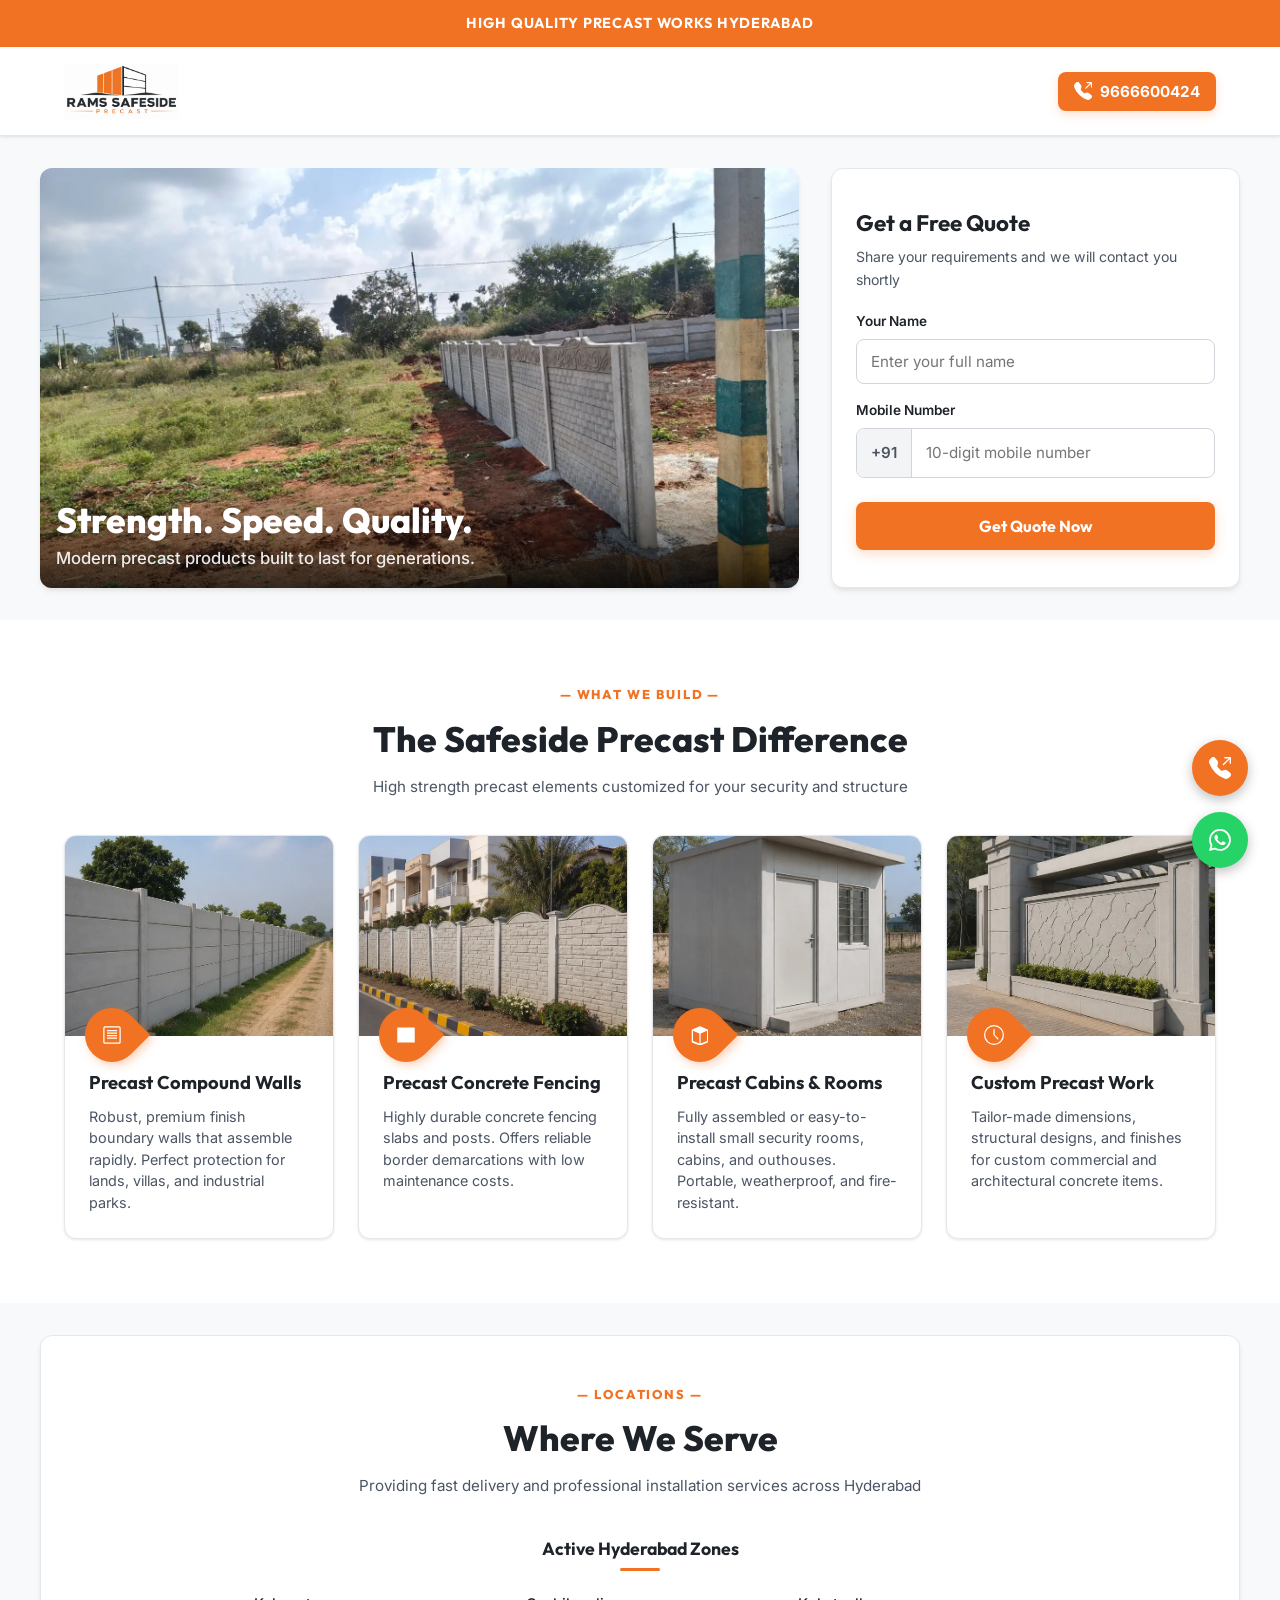
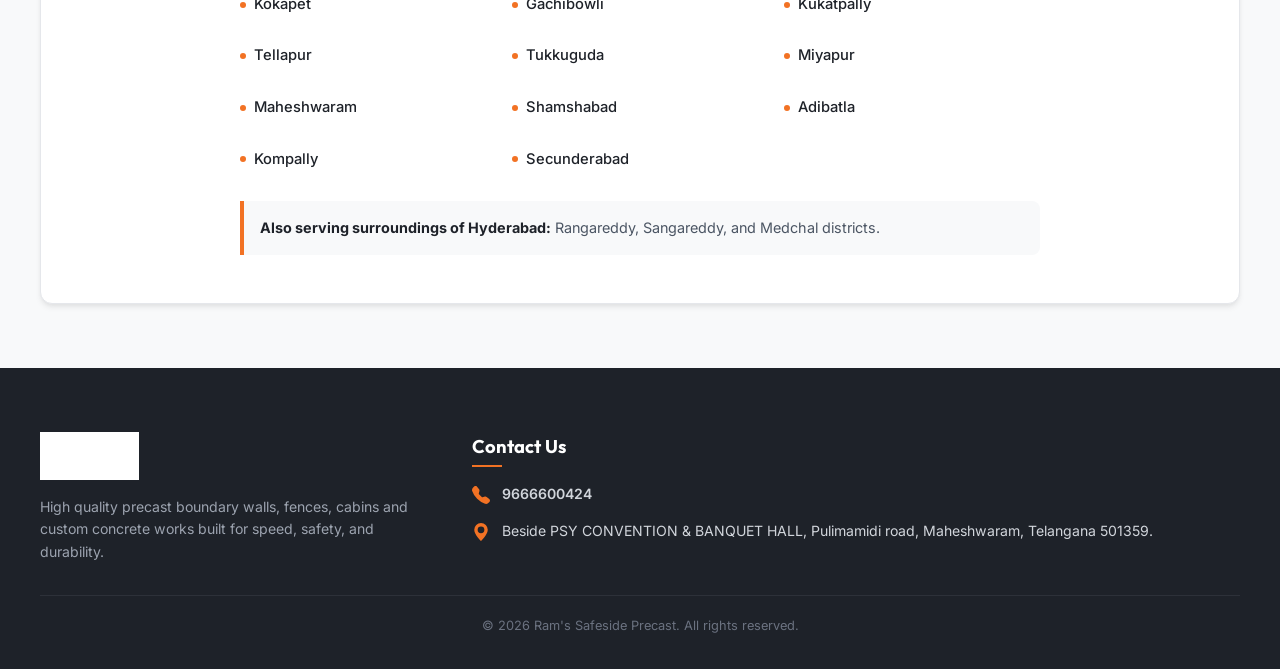
==== index.html @ d422c01b "website is made brilanttly. just need to change the footer color and make an thank you page." ====
<!DOCTYPE html>
<html lang="en">
<head>
    <meta charset="UTF-8">
    <meta name="viewport" content="width=device-width, initial-scale=1.0">
    <title>High Quality Precast Works Hyderabad | Ram's Safeside Precast</title>
    <meta name="description" content="Get premium Precast Compound Walls, Concrete Fencing, cabins, and custom precast work in Hyderabad. Quick installation and durable solutions from Ram's Safeside Precast.">
    <!-- Google Fonts -->
    <link rel="preconnect" href="https://fonts.googleapis.com">
    <link rel="preconnect" href="https://fonts.gstatic.com" crossorigin>
    <link href="https://fonts.googleapis.com/css2?family=Inter:wght@400;500;600;700&family=Outfit:wght@500;700;800&display=swap" rel="stylesheet">
    <!-- Stylesheet -->
    <link rel="stylesheet" href="style.css">
</head>
<body>

    <!-- 1. Thin Top Bar Section -->
    <div class="top-bar" id="top-bar">
        <span>High Quality Precast Works Hyderabad</span>
    </div>

    <!-- 2. Logo and Call Button Section -->
    <header class="main-header">
        <div class="header-container">
            <a href="#" class="logo-link">
                <img src="rams-safeside-precast-logo.webp" alt="Ram's Safeside Precast Logo" class="logo-img">
            </a>
            <a href="tel:+919666600424" class="call-btn-link">
                <button class="call-btn" id="header-call-btn">
                    <!-- Telephone Outbound Icon -->
                    <svg xmlns="http://www.w3.org/2000/svg" width="18" height="18" fill="currentColor" viewBox="0 0 16 16">
                        <path fill-rule="evenodd" d="M1.885.511a1.745 1.745 0 0 1 2.61.163L6.29 2.98c.329.423.445.974.315 1.494l-.547 2.19a.68.68 0 0 0 .178.643l2.457 2.457a.68.68 0 0 0 .644.178l2.189-.547a1.75 1.75 0 0 1 1.494.315l2.306 1.794c.829.645.905 1.87.163 2.611l-1.034 1.034c-.74.74-1.846 1.065-2.877.702a18.6 18.6 0 0 1-7.01-4.42 18.6 18.6 0 0 1-4.42-7.009c-.362-1.03-.037-2.137.703-2.877zM11 .5a.5.5 0 0 1 .5-.5h4a.5.5 0 0 1 .5.5v4a.5.5 0 0 1-1 0V1.707l-4.146 4.147a.5.5 0 0 1-.708-.708L14.293 1H11.5a.5.5 0 0 1-.5-.5"/>
                    </svg>
                    <span>9666600424</span>
                </button>
            </a>
        </div>
    </header>

    <!-- Hero / Main Interaction Area -->
    <section class="hero-section">
        <div class="hero-container">
            <!-- 4. Rotating Image Carousel Section (Left/Top) -->
            <div class="carousel-container">
                <div class="carousel-slides">
                    <img src="g1.webp" alt="Precast Precast Works Gallery 1" class="carousel-slide active">
                    <img src="g2.webp" alt="Precast Precast Works Gallery 2" class="carousel-slide">
                    <img src="g3.webp" alt="Precast Precast Works Gallery 3" class="carousel-slide">
                    <img src="g4.webp" alt="Precast Precast Works Gallery 4" class="carousel-slide">
                    <img src="g5.webp" alt="Precast Precast Works Gallery 5" class="carousel-slide">
                </div>
                <div class="carousel-overlay">
                    <h1>Strength. Speed. Quality.</h1>
                    <p>Modern precast products built to last for generations.</p>
                </div>
            </div>

            <!-- 3. Form Section (Right/Bottom) -->
            <div class="form-container">
                <div class="form-card">
                    <h2>Get a Free Quote</h2>
                    <p class="form-subtitle">Share your requirements and we will contact you shortly</p>
                    <form id="lead-form" novalidate>
                        <div class="form-group">
                            <label for="user-name">Your Name</label>
                            <input type="text" id="user-name" name="name" placeholder="Enter your full name" required>
                            <div class="error-msg" id="name-error">Please enter your name.</div>
                        </div>
                        <div class="form-group">
                            <label for="user-phone">Mobile Number</label>
                            <div class="phone-input-wrapper">
                                <span class="country-code">+91</span>
                                <input type="tel" id="user-phone" name="phone" placeholder="10-digit mobile number" required maxlength="10">
                            </div>
                            <div class="error-msg" id="phone-error">Please enter a valid 10-digit Indian phone number.</div>
                        </div>
                        <button type="submit" class="submit-btn" id="submit-lead-btn">
                            Get Quote Now
                        </button>
                    </form>
                    <div class="success-card" id="form-success-card">
                        <div class="success-icon">
                            <svg xmlns="http://www.w3.org/2000/svg" width="48" height="48" fill="currentColor" class="bi bi-check-circle-fill" viewBox="0 0 16 16">
                                <path d="M16 8A8 8 0 1 1 0 8a8 8 0 0 1 16 0m-3.97-3.03a.75.75 0 0 0-1.08.022L7.477 9.417 5.384 7.323a.75.75 0 0 0-1.06 1.06L6.97 11.03a.75.75 0 0 0 1.079-.02l3.992-4.99a.75.75 0 0 0-.01-1.05z"/>
                            </svg>
                        </div>
                        <h3>Thank You!</h3>
                        <p>Your request has been received. Our team will call you back on <strong id="success-phone"></strong> within 2 hours.</p>
                        <button class="reset-btn" id="success-reset-btn">Submit Another Request</button>
                    </div>
                </div>
            </div>
        </div>
    </section>

    <!-- 5. Services Section -->
    <section class="services-section">
        <div class="section-badge">— WHAT WE BUILD —</div>
        <h2 class="section-title">The Safeside Precast Difference</h2>
        <p class="section-subtitle">High strength precast elements customized for your security and structure</p>
        
        <div class="services-grid">
            <!-- Service 1: Precast Compound Walls -->
            <div class="service-card">
                <div class="service-image-container">
                    <img src="Precast-Compound-Walls.webp" alt="Precast Compound Walls" class="service-image">
                </div>
                <div class="service-content">
                    <div class="service-badge-icon">
                        <!-- Custom teardrop badge shape enclosing house/wall icon -->
                        <span class="badge-shape">
                            <svg xmlns="http://www.w3.org/2000/svg" width="20" height="20" fill="currentColor" viewBox="0 0 16 16">
                                <path fill-rule="evenodd" d="M1 2.5A1.5 1.5 0 0 1 2.5 1h11A1.5 1.5 0 0 1 15 2.5v11a1.5 1.5 0 0 1-1.5 1.5h-11A1.5 1.5 0 0 1 1 13.5zM2.5 2a.5.5 0 0 0-.5.5v11a.5.5 0 0 0 .5.5h11a.5.5 0 0 0 .5-.5v-11a.5.5 0 0 0-.5-.5z"/>
                                <path d="M4 4h8v1H4zm0 2h8v1H4zm0 2h8v1H4zm0 2h8v1H4z"/>
                            </svg>
                        </span>
                    </div>
                    <h3 class="service-card-title">Precast Compound Walls</h3>
                    <p class="service-description">Robust, premium finish boundary walls that assemble rapidly. Perfect protection for lands, villas, and industrial parks.</p>
                </div>
            </div>

            <!-- Service 2: Precast Concrete Fencing -->
            <div class="service-card">
                <div class="service-image-container">
                    <img src="Precast-Concrete-Fencing.webp" alt="Precast Concrete Fencing" class="service-image">
                </div>
                <div class="service-content">
                    <div class="service-badge-icon">
                        <span class="badge-shape">
                            <svg xmlns="http://www.w3.org/2000/svg" width="20" height="20" fill="currentColor" viewBox="0 0 16 16">
                                <path d="M1 13.5v-1h14v1H1zm0-3v-1h14v1H1zm0-3v-1h14v1H1zm0-3v-1h14v1H1zm.5-2.5h13a.5.5 0 0 1 .5.5v11a.5.5 0 0 1-.5.5h-13a.5.5 0 0 1-.5-.5v-11a.5.5 0 0 1 .5-.5z"/>
                            </svg>
                        </span>
                    </div>
                    <h3 class="service-card-title">Precast Concrete Fencing</h3>
                    <p class="service-description">Highly durable concrete fencing slabs and posts. Offers reliable border demarcations with low maintenance costs.</p>
                </div>
            </div>

            <!-- Service 3: Small Precast Concrete Cabins/Rooms -->
            <div class="service-card">
                <div class="service-image-container">
                    <img src="Precast-Concrete-cabins.webp" alt="Small Precast Concrete Cabins/Rooms" class="service-image">
                </div>
                <div class="service-content">
                    <div class="service-badge-icon">
                        <span class="badge-shape">
                            <svg xmlns="http://www.w3.org/2000/svg" width="20" height="20" fill="currentColor" viewBox="0 0 16 16">
                                <path d="M8.22 1.018a.5.5 0 0 0-.44 0L1.698 3.565A.5.5 0 0 0 1.4 4.02v9.48a.5.5 0 0 0 .3.46l6 2.5a.5.5 0 0 0 .4 0l6-2.5a.5.5 0 0 0 .3-.46V4.02a.5.5 0 0 0-.3-.455zM7.5 14.858 2.4 12.733V4.653l5.1 2.13zm1 0V6.783l5.1-2.13v8.08z"/>
                            </svg>
                        </span>
                    </div>
                    <h3 class="service-card-title">Precast Cabins & Rooms</h3>
                    <p class="service-description">Fully assembled or easy-to-install small security rooms, cabins, and outhouses. Portable, weatherproof, and fire-resistant.</p>
                </div>
            </div>

            <!-- Service 4: Custom Precast Work -->
            <div class="service-card">
                <div class="service-image-container">
                    <img src="custom-precast-work.webp" alt="Custom Precast Work" class="service-image">
                </div>
                <div class="service-content">
                    <div class="service-badge-icon">
                        <span class="badge-shape">
                            <svg xmlns="http://www.w3.org/2000/svg" width="20" height="20" fill="currentColor" viewBox="0 0 16 16">
                                <path d="M8 15A7 7 0 1 1 8 1a7 7 0 0 1 0 14m0 1A8 8 0 1 0 8 0a8 8 0 0 0 0 16"/>
                                <path d="M7.5 7.793V3.5a.5.5 0 0 1 1 0v4.293l2.853 2.854a.5.5 0 0 1-.708.708z"/>
                            </svg>
                        </span>
                    </div>
                    <h3 class="service-card-title">Custom Precast Work</h3>
                    <p class="service-description">Tailor-made dimensions, structural designs, and finishes for custom commercial and architectural concrete items.</p>
                </div>
            </div>
        </div>
    </section>

    <!-- 6. Service Areas Section -->
    <section class="areas-section">
        <div class="areas-card-bg">
            <div class="section-badge">— LOCATIONS —</div>
            <h2 class="section-title">Where We Serve</h2>
            <p class="section-subtitle">Providing fast delivery and professional installation services across Hyderabad</p>

            <div class="areas-container">
                <h3 class="areas-list-title">Active Hyderabad Zones</h3>
                <div class="areas-grid">
                    <div class="area-item">
                        <span class="bullet"></span> Kokapet
                    </div>
                    <div class="area-item">
                        <span class="bullet"></span> Gachibowli
                    </div>
                    <div class="area-item">
                        <span class="bullet"></span> Kukatpally
                    </div>
                    <div class="area-item">
                        <span class="bullet"></span> Tellapur
                    </div>
                    <div class="area-item">
                        <span class="bullet"></span> Tukkuguda
                    </div>
                    <div class="area-item">
                        <span class="bullet"></span> Miyapur
                    </div>
                    <div class="area-item">
                        <span class="bullet"></span> Maheshwaram
                    </div>
                    <div class="area-item">
                        <span class="bullet"></span> Shamshabad
                    </div>
                    <div class="area-item">
                        <span class="bullet"></span> Adibatla
                    </div>
                    <div class="area-item">
                        <span class="bullet"></span> Kompally
                    </div>
                    <div class="area-item">
                        <span class="bullet"></span> Secunderabad
                    </div>
                </div>

                <div class="surroundings-note">
                    <p><strong>Also serving surroundings of Hyderabad:</strong> Rangareddy, Sangareddy, and Medchal districts.</p>
                </div>
            </div>
        </div>
    </section>

    <!-- 7. Footer Section -->
    <footer class="footer">
        <div class="footer-container">
            <div class="footer-info">
                <img src="rams-safeside-precast-logo.webp" alt="Ram's Safeside Precast" class="footer-logo">
                <p class="company-desc">High quality precast boundary walls, fences, cabins and custom concrete works built for speed, safety, and durability.</p>
            </div>
            <div class="footer-contact">
                <h3>Contact Us</h3>
                <div class="contact-details">
                    <div class="contact-item">
                        <svg xmlns="http://www.w3.org/2000/svg" width="18" height="18" fill="currentColor" viewBox="0 0 16 16">
                            <path fill-rule="evenodd" d="M1.885.511a1.745 1.745 0 0 1 2.61.163L6.29 2.98c.329.423.445.974.315 1.494l-.547 2.19a.68.68 0 0 0 .178.643l2.457 2.457a.68.68 0 0 0 .644.178l2.189-.547a1.75 1.75 0 0 1 1.494.315l2.306 1.794c.829.645.905 1.87.163 2.611l-1.034 1.034c-.74.74-1.846 1.065-2.877.702a18.6 18.6 0 0 1-7.01-4.42 18.6 18.6 0 0 1-4.42-7.009c-.362-1.03-.037-2.137.703-2.877z"/>
                        </svg>
                        <a href="tel:+919666600424">9666600424</a>
                    </div>
                    <div class="contact-item">
                        <svg xmlns="http://www.w3.org/2000/svg" width="18" height="18" fill="currentColor" viewBox="0 0 16 16">
                            <path d="M8 16s6-5.686 6-10A6 6 0 0 0 2 6c0 4.314 6 10 6 10zm0-7a3 3 0 1 1 0-6 3 3 0 0 1 0 6z"/>
                        </svg>
                        <span>Beside PSY CONVENTION & BANQUET HALL, Pulimamidi road, Maheshwaram, Telangana 501359.</span>
                    </div>
                </div>
            </div>
        </div>
        <div class="footer-bottom">
            <p>&copy; 2026 Ram's Safeside Precast. All rights reserved.</p>
        </div>
    </footer>

    <!-- 8. Floating CTA buttons (Bottom Right) -->
    <div class="floating-ctas">
        <!-- Call Button -->
        <a href="tel:+919666600424" class="floating-btn call-float" aria-label="Call Ram's Safeside Precast">
            <svg xmlns="http://www.w3.org/2000/svg" width="22" height="22" fill="currentColor" viewBox="0 0 16 16">
                <path fill-rule="evenodd" d="M1.885.511a1.745 1.745 0 0 1 2.61.163L6.29 2.98c.329.423.445.974.315 1.494l-.547 2.19a.68.68 0 0 0 .178.643l2.457 2.457a.68.68 0 0 0 .644.178l2.189-.547a1.75 1.75 0 0 1 1.494.315l2.306 1.794c.829.645.905 1.87.163 2.611l-1.034 1.034c-.74.74-1.846 1.065-2.877.702a18.6 18.6 0 0 1-7.01-4.42 18.6 18.6 0 0 1-4.42-7.009c-.362-1.03-.037-2.137.703-2.877zM11 .5a.5.5 0 0 1 .5-.5h4a.5.5 0 0 1 .5.5v4a.5.5 0 0 1-1 0V1.707l-4.146 4.147a.5.5 0 0 1-.708-.708L14.293 1H11.5a.5.5 0 0 1-.5-.5"/>
            </svg>
        </a>
        <!-- WhatsApp Button -->
        <a href="https://wa.me/919666600424" target="_blank" class="floating-btn whatsapp-float" aria-label="WhatsApp Chat">
            <svg xmlns="http://www.w3.org/2000/svg" width="22" height="22" fill="currentColor" viewBox="0 0 16 16">
                <path d="M13.601 2.326A7.85 7.85 0 0 0 7.994 0C3.627 0 .068 3.558.064 7.926c0 1.399.366 2.76 1.057 3.965L0 16l4.204-1.102a7.9 7.9 0 0 0 3.79.965h.004c4.368 0 7.926-3.558 7.93-7.93A7.9 7.9 0 0 0 13.6 2.326zM7.994 14.521a6.6 6.6 0 0 1-3.356-.92l-.24-.144-2.494.654.666-2.433-.156-.251a6.56 6.56 0 0 1-1.007-3.505c0-3.626 2.957-6.584 6.591-6.584a6.56 6.56 0 0 1 4.66 1.931 6.56 6.56 0 0 1 1.928 4.66c-.004 3.639-2.961 6.592-6.592 6.592m3.615-4.934c-.197-.099-1.17-.578-1.353-.646-.182-.065-.315-.099-.445.099-.133.197-.513.646-.627.775-.114.133-.232.148-.43.05-.197-.1-.836-.308-1.592-.985-.59-.525-.985-1.175-1.103-1.372-.114-.198-.011-.304.088-.403.087-.088.197-.232.296-.346.1-.114.133-.198.198-.33.065-.134.034-.248-.015-.347-.05-.099-.445-1.076-.612-1.47-.16-.389-.323-.335-.445-.34-.114-.007-.247-.007-.38-.007a.73.73 0 0 0-.529.247c-.182.198-.691.677-.691 1.654s.71 1.916.81 2.049c.098.133 1.394 2.132 3.383 2.992.47.205.84.326 1.129.418.475.152.904.129 1.246.08.38-.058 1.171-.48 1.338-.943.164-.464.164-.86.114-.943-.049-.084-.182-.133-.38-.232"/>
            </svg>
        </a>
    </div>

    <!-- Script File -->
    <script src="script.js"></script>
</body>
</html>
---- style.css ----
/* Core Design System Variables */
:root {
    --primary-orange: #f27224;
    --primary-orange-hover: #d85c13;
    --primary-orange-light: #fef1e8;
    --dark-gray: #1e2229;
    --medium-gray: #4b5563;
    --light-gray: #f8f9fa;
    --border-color: #e5e7eb;
    --white: #ffffff;
    
    --font-heading: 'Outfit', 'Inter', sans-serif;
    --font-body: 'Inter', sans-serif;
    
    --shadow-sm: 0 1px 3px rgba(0,0,0,0.1);
    --shadow-md: 0 4px 6px -1px rgba(0,0,0,0.08), 0 2px 4px -1px rgba(0,0,0,0.04);
    --shadow-lg: 0 10px 25px -5px rgba(0,0,0,0.1), 0 8px 10px -6px rgba(0,0,0,0.05);
    
    --transition-fast: 0.2s cubic-bezier(0.4, 0, 0.2, 1);
    --transition-slow: 0.4s cubic-bezier(0.4, 0, 0.2, 1);
}

/* Reset and Base Styles */
* {
    margin: 0;
    padding: 0;
    box-sizing: border-box;
    -webkit-tap-highlight-color: transparent;
}

body {
    font-family: var(--font-body);
    color: var(--dark-gray);
    background-color: var(--white);
    line-height: 1.6;
    overflow-x: hidden;
}

img {
    max-width: 100%;
    display: block;
}

button {
    font-family: var(--font-body);
    cursor: pointer;
    border: none;
    outline: none;
    background: none;
}

input {
    font-family: var(--font-body);
    outline: none;
}

/* 1. Thin Top Bar Section */
.top-bar {
    background-color: var(--primary-orange);
    color: var(--white);
    text-align: center;
    padding: 10px 15px;
    font-size: 0.85rem;
    font-weight: 700;
    letter-spacing: 0.06em;
    text-transform: uppercase;
    font-family: var(--font-heading);
    box-shadow: 0 2px 4px rgba(0,0,0,0.05);
    position: relative;
    z-index: 10;
}

/* 2. Logo and Call Button Section */
.main-header {
    background-color: var(--white);
    position: sticky;
    top: 0;
    z-index: 100;
    box-shadow: var(--shadow-sm);
    border-bottom: 1px solid var(--border-color);
}

.header-container {
    max-width: 1200px;
    margin: 0 auto;
    padding: 12px 16px;
    display: flex;
    justify-content: space-between;
    align-items: center;
}

.logo-img {
    height: 48px;
    width: auto;
    object-fit: contain;
}

.call-btn-link {
    text-decoration: none;
}

.call-btn {
    background-color: var(--primary-orange);
    color: var(--white);
    display: flex;
    align-items: center;
    gap: 8px;
    padding: 10px 16px;
    border-radius: 8px;
    font-weight: 700;
    font-size: 0.95rem;
    box-shadow: 0 4px 10px rgba(242, 114, 36, 0.2);
    transition: var(--transition-fast);
}

.call-btn svg {
    transition: transform var(--transition-fast);
}

.call-btn:hover {
    background-color: var(--primary-orange-hover);
    box-shadow: 0 6px 14px rgba(242, 114, 36, 0.3);
}

.call-btn:hover svg {
    transform: rotate(15deg) scale(1.1);
}

/* Hero Section */
.hero-section {
    padding: 16px;
    background-color: var(--light-gray);
}

.hero-container {
    max-width: 1200px;
    margin: 0 auto;
    display: flex;
    flex-direction: column;
    gap: 20px;
}

/* 4. Rotating Image Carousel Section */
.carousel-container {
    position: relative;
    width: 100%;
    height: 280px;
    border-radius: 12px;
    overflow: hidden;
    box-shadow: var(--shadow-md);
}

.carousel-slides {
    width: 100%;
    height: 100%;
    position: relative;
}

.carousel-slide {
    position: absolute;
    top: 0;
    left: 0;
    width: 100%;
    height: 100%;
    object-fit: cover;
    opacity: 0;
    z-index: 1;
    transition: opacity 1.5s cubic-bezier(0.4, 0, 0.2, 1);
}

.carousel-slide.active {
    opacity: 1;
    z-index: 2;
}

.carousel-overlay {
    position: absolute;
    bottom: 0;
    left: 0;
    width: 100%;
    padding: 24px 16px 16px 16px;
    background: linear-gradient(transparent, rgba(0, 0, 0, 0.75));
    color: var(--white);
    z-index: 3;
    display: flex;
    flex-direction: column;
    justify-content: flex-end;
}

.carousel-overlay h1 {
    font-family: var(--font-heading);
    font-size: 1.6rem;
    font-weight: 800;
    line-height: 1.2;
    margin-bottom: 4px;
}

.carousel-overlay p {
    font-size: 0.9rem;
    opacity: 0.9;
    font-weight: 500;
}

/* 3. Lead Form Card */
.form-container {
    width: 100%;
}

.form-card {
    background-color: var(--white);
    border-radius: 12px;
    padding: 24px 20px;
    box-shadow: var(--shadow-md);
    border: 1px solid var(--border-color);
    position: relative;
    overflow: hidden;
}

.form-card h2 {
    font-family: var(--font-heading);
    font-size: 1.4rem;
    color: var(--dark-gray);
    margin-bottom: 4px;
    font-weight: 700;
}

.form-subtitle {
    font-size: 0.88rem;
    color: var(--medium-gray);
    margin-bottom: 20px;
}

.form-group {
    margin-bottom: 16px;
}

.form-group label {
    display: block;
    font-size: 0.85rem;
    font-weight: 600;
    margin-bottom: 6px;
    color: var(--dark-gray);
}

.form-group input[type="text"] {
    width: 100%;
    padding: 12px 14px;
    border: 1px solid #d1d5db;
    border-radius: 8px;
    font-size: 0.95rem;
    transition: var(--transition-fast);
    color: var(--dark-gray);
}

.phone-input-wrapper {
    display: flex;
    align-items: center;
    border: 1px solid #d1d5db;
    border-radius: 8px;
    overflow: hidden;
    background-color: var(--white);
    transition: var(--transition-fast);
}

.country-code {
    background-color: #f3f4f6;
    padding: 12px 14px;
    font-size: 0.95rem;
    color: var(--medium-gray);
    font-weight: 600;
    border-right: 1px solid #d1d5db;
}

.phone-input-wrapper input[type="tel"] {
    flex: 1;
    padding: 12px 14px;
    border: none;
    font-size: 0.95rem;
    color: var(--dark-gray);
    background: transparent;
}

.form-group input[type="text"]:focus {
    border-color: var(--primary-orange);
    box-shadow: 0 0 0 3px rgba(242, 114, 36, 0.15);
}

.phone-input-wrapper:focus-within {
    border-color: var(--primary-orange);
    box-shadow: 0 0 0 3px rgba(242, 114, 36, 0.15);
}

.error-msg {
    color: #dc2626;
    font-size: 0.8rem;
    margin-top: 4px;
    display: none;
    font-weight: 500;
}

.submit-btn {
    width: 100%;
    background-color: var(--primary-orange);
    color: var(--white);
    padding: 14px;
    border-radius: 8px;
    font-weight: 700;
    font-size: 1rem;
    margin-top: 8px;
    box-shadow: 0 4px 12px rgba(242, 114, 36, 0.25);
    transition: var(--transition-fast);
    font-family: var(--font-heading);
}

.submit-btn:hover {
    background-color: var(--primary-orange-hover);
    box-shadow: 0 6px 16px rgba(242, 114, 36, 0.35);
}

/* Success Card Inside Form */
.success-card {
    display: none;
    text-align: center;
    padding: 16px 0 8px 0;
    animation: fadeIn var(--transition-slow) forwards;
}

@keyframes fadeIn {
    from { opacity: 0; transform: translateY(10px); }
    to { opacity: 1; transform: translateY(0); }
}

.success-icon {
    color: #16a34a;
    margin-bottom: 16px;
    display: flex;
    justify-content: center;
}

.success-card h3 {
    font-family: var(--font-heading);
    font-size: 1.4rem;
    color: var(--dark-gray);
    margin-bottom: 8px;
    font-weight: 700;
}

.success-card p {
    font-size: 0.95rem;
    color: var(--medium-gray);
    margin-bottom: 24px;
}

.reset-btn {
    background-color: #f3f4f6;
    color: var(--dark-gray);
    padding: 10px 20px;
    border-radius: 8px;
    font-weight: 600;
    font-size: 0.88rem;
    transition: var(--transition-fast);
}

.reset-btn:hover {
    background-color: #e5e7eb;
}

/* 5. Services Section */
.services-section {
    padding: 48px 16px;
    max-width: 1200px;
    margin: 0 auto;
}

.section-badge {
    text-align: center;
    color: var(--primary-orange);
    font-weight: 800;
    font-size: 0.8rem;
    letter-spacing: 0.15em;
    margin-bottom: 6px;
    font-family: var(--font-heading);
}

.section-title {
    text-align: center;
    font-family: var(--font-heading);
    font-size: 1.8rem;
    font-weight: 800;
    color: var(--dark-gray);
    margin-bottom: 8px;
}

.section-subtitle {
    text-align: center;
    color: var(--medium-gray);
    font-size: 0.95rem;
    max-width: 600px;
    margin: 0 auto 36px auto;
}

.services-grid {
    display: grid;
    grid-template-columns: 1fr;
    gap: 24px;
}

.service-card {
    background-color: var(--white);
    border-radius: 12px;
    border: 1px solid var(--border-color);
    box-shadow: var(--shadow-sm);
    overflow: hidden;
    display: flex;
    flex-direction: column;
    transition: transform var(--transition-slow), box-shadow var(--transition-slow);
}

.service-card:hover {
    transform: translateY(-5px);
    box-shadow: var(--shadow-lg);
}

.service-image-container {
    width: 100%;
    height: 200px;
    overflow: hidden;
}

.service-image {
    width: 100%;
    height: 100%;
    object-fit: cover;
    transition: transform 0.6s ease;
}

.service-card:hover .service-image {
    transform: scale(1.06);
}

.service-content {
    padding: 24px;
    position: relative;
}

.service-badge-icon {
    position: absolute;
    top: -28px;
    left: 20px;
    z-index: 5;
}

.badge-shape {
    width: 54px;
    height: 54px;
    border-radius: 50% 50% 0 50%;
    background-color: var(--primary-orange);
    transform: rotate(-45deg);
    display: flex;
    align-items: center;
    justify-content: center;
    box-shadow: 0 4px 10px rgba(242, 114, 36, 0.35);
}

.badge-shape svg {
    color: var(--white);
    transform: rotate(45deg);
}

.service-card-title {
    font-family: var(--font-heading);
    font-size: 1.15rem;
    font-weight: 700;
    color: var(--dark-gray);
    margin-top: 8px;
    margin-bottom: 8px;
}

.service-description {
    color: var(--medium-gray);
    font-size: 0.9rem;
    line-height: 1.5;
}

/* 6. Service Areas Section */
.areas-section {
    padding: 16px 16px 48px 16px;
    background-color: var(--light-gray);
}

.areas-card-bg {
    max-width: 1200px;
    margin: 0 auto;
    background-color: var(--white);
    border-radius: 12px;
    padding: 32px 20px;
    box-shadow: var(--shadow-md);
    border: 1px solid var(--border-color);
}

.areas-container {
    max-width: 800px;
    margin: 0 auto;
}

.areas-list-title {
    font-family: var(--font-heading);
    font-size: 1.1rem;
    font-weight: 700;
    color: var(--dark-gray);
    margin-bottom: 16px;
    text-align: center;
    position: relative;
    padding-bottom: 8px;
}

.areas-list-title::after {
    content: '';
    position: absolute;
    bottom: 0;
    left: 50%;
    transform: translateX(-50%);
    width: 40px;
    height: 3px;
    background-color: var(--primary-orange);
    border-radius: 2px;
}

.areas-grid {
    display: grid;
    grid-template-columns: 1fr 1fr;
    gap: 12px;
    margin-bottom: 24px;
}

.area-item {
    display: flex;
    align-items: center;
    gap: 8px;
    font-size: 0.92rem;
    font-weight: 500;
    color: var(--dark-gray);
    padding: 6px 0;
}

.area-item .bullet {
    width: 6px;
    height: 6px;
    border-radius: 50%;
    background-color: var(--primary-orange);
    flex-shrink: 0;
}

.surroundings-note {
    background-color: var(--light-gray);
    border-left: 4px solid var(--primary-orange);
    padding: 16px;
    border-radius: 0 8px 8px 0;
    font-size: 0.9rem;
    color: var(--medium-gray);
    line-height: 1.5;
}

.surroundings-note strong {
    color: var(--dark-gray);
}

/* 7. Footer Section */
.footer {
    background-color: var(--dark-gray);
    color: var(--white);
    padding: 48px 16px 24px 16px;
}

.footer-container {
    max-width: 1200px;
    margin: 0 auto;
    display: flex;
    flex-direction: column;
    gap: 32px;
}

.footer-info {
    max-width: 400px;
}

.footer-logo {
    height: 48px;
    width: auto;
    object-fit: contain;
    margin-bottom: 16px;
    filter: brightness(0) invert(1); /* Converts dark logo to white for dark footer */
}

.company-desc {
    font-size: 0.88rem;
    color: #9ca3af;
    line-height: 1.6;
}

.footer-contact h3 {
    font-family: var(--font-heading);
    font-size: 1.15rem;
    color: var(--white);
    margin-bottom: 16px;
    position: relative;
    display: inline-block;
}

.footer-contact h3::after {
    content: '';
    display: block;
    width: 30px;
    height: 2px;
    background-color: var(--primary-orange);
    margin-top: 4px;
}

.contact-details {
    display: flex;
    flex-direction: column;
    gap: 14px;
}

.contact-item {
    display: flex;
    align-items: flex-start;
    gap: 12px;
    font-size: 0.88rem;
    color: #d1d5db;
}

.contact-item svg {
    color: var(--primary-orange);
    flex-shrink: 0;
    margin-top: 3px;
}

.contact-item a {
    color: #d1d5db;
    text-decoration: none;
    font-weight: 600;
    transition: var(--transition-fast);
}

.contact-item a:hover {
    color: var(--primary-orange);
}

.footer-bottom {
    max-width: 1200px;
    margin: 32px auto 0 auto;
    padding-top: 20px;
    border-top: 1px solid #2d3139;
    text-align: center;
    font-size: 0.8rem;
    color: #6b7280;
}

/* 8. Floating CTA buttons (Bottom Right) */
.floating-ctas {
    position: fixed;
    bottom: 24px;
    right: 20px;
    display: flex;
    flex-direction: column;
    gap: 12px;
    z-index: 999;
}

.floating-btn {
    width: 50px;
    height: 50px;
    border-radius: 50%;
    display: flex;
    align-items: center;
    justify-content: center;
    color: var(--white);
    box-shadow: 0 4px 12px rgba(0,0,0,0.25);
    transition: var(--transition-fast);
    text-decoration: none;
}

.call-float {
    background-color: var(--primary-orange);
    animation: pulse-orange 2s infinite;
}

.call-float:hover {
    background-color: var(--primary-orange-hover);
    transform: scale(1.1);
}

.whatsapp-float {
    background-color: #25D366;
    animation: pulse-green 2s infinite;
}

.whatsapp-float:hover {
    background-color: #20ba59;
    transform: scale(1.1);
}

@keyframes pulse-orange {
    0% { box-shadow: 0 0 0 0 rgba(242, 114, 36, 0.5); }
    70% { box-shadow: 0 0 0 10px rgba(242, 114, 36, 0); }
    100% { box-shadow: 0 0 0 0 rgba(242, 114, 36, 0); }
}

@keyframes pulse-green {
    0% { box-shadow: 0 0 0 0 rgba(37, 211, 102, 0.5); }
    70% { box-shadow: 0 0 0 10px rgba(37, 211, 102, 0); }
    100% { box-shadow: 0 0 0 0 rgba(37, 211, 102, 0); }
}

/* Breakpoints & Responsive Adaptations (Mobile First design) */

/* Tiny Mobile screens */
@media (max-width: 350px) {
    .call-btn span {
        display: none;
    }
    .call-btn {
        padding: 10px;
    }
    .carousel-container {
        height: 220px;
    }
    .carousel-overlay h1 {
        font-size: 1.3rem;
    }
    .areas-grid {
        grid-template-columns: 1fr;
    }
}

/* Tablets (landscape / min-width: 768px) */
@media (min-width: 768px) {
    .top-bar {
        font-size: 0.9rem;
        padding: 12px 20px;
    }
    
    .header-container {
        padding: 16px 24px;
    }
    
    .logo-img {
        height: 56px;
    }
    
    .hero-section {
        padding: 32px 24px;
    }
    
    .hero-container {
        flex-direction: row;
        align-items: stretch;
        gap: 24px;
    }
    
    .carousel-container {
        flex: 1.2;
        height: auto;
        min-height: 420px;
    }
    
    .carousel-overlay h1 {
        font-size: 2.2rem;
    }
    
    .carousel-overlay p {
        font-size: 1.05rem;
    }
    
    .form-container {
        flex: 0.8;
    }
    
    .form-card {
        height: 100%;
        display: flex;
        flex-direction: column;
        justify-content: center;
        padding: 32px 24px;
    }

    .services-section {
        padding: 64px 24px;
    }
    
    .section-title {
        font-size: 2.2rem;
    }
    
    .services-grid {
        grid-template-columns: 1fr 1fr;
        gap: 32px;
    }
    
    .areas-section {
        padding: 32px 24px 64px 24px;
    }
    
    .areas-card-bg {
        padding: 48px 40px;
    }
    
    .areas-grid {
        grid-template-columns: 1fr 1fr 1fr;
        gap: 16px;
    }
    
    .footer {
        padding: 64px 24px 32px 24px;
    }
    
    .footer-container {
        flex-direction: row;
        justify-content: space-between;
    }
    
    .footer-info {
        flex: 1.2;
    }
    
    .footer-contact {
        flex: 1;
    }
}

/* Desktop layout (min-width: 1024px) */
@media (min-width: 1024px) {
    .services-grid {
        grid-template-columns: 1fr 1fr 1fr 1fr;
        gap: 24px;
    }
    
    .hero-container {
        gap: 32px;
    }
    
    .carousel-container {
        flex: 1.3;
    }
    
    .form-container {
        flex: 0.7;
    }
    
    .floating-ctas {
        bottom: 32px;
        right: 32px;
        gap: 16px;
    }
    
    .floating-btn {
        width: 56px;
        height: 56px;
    }
}
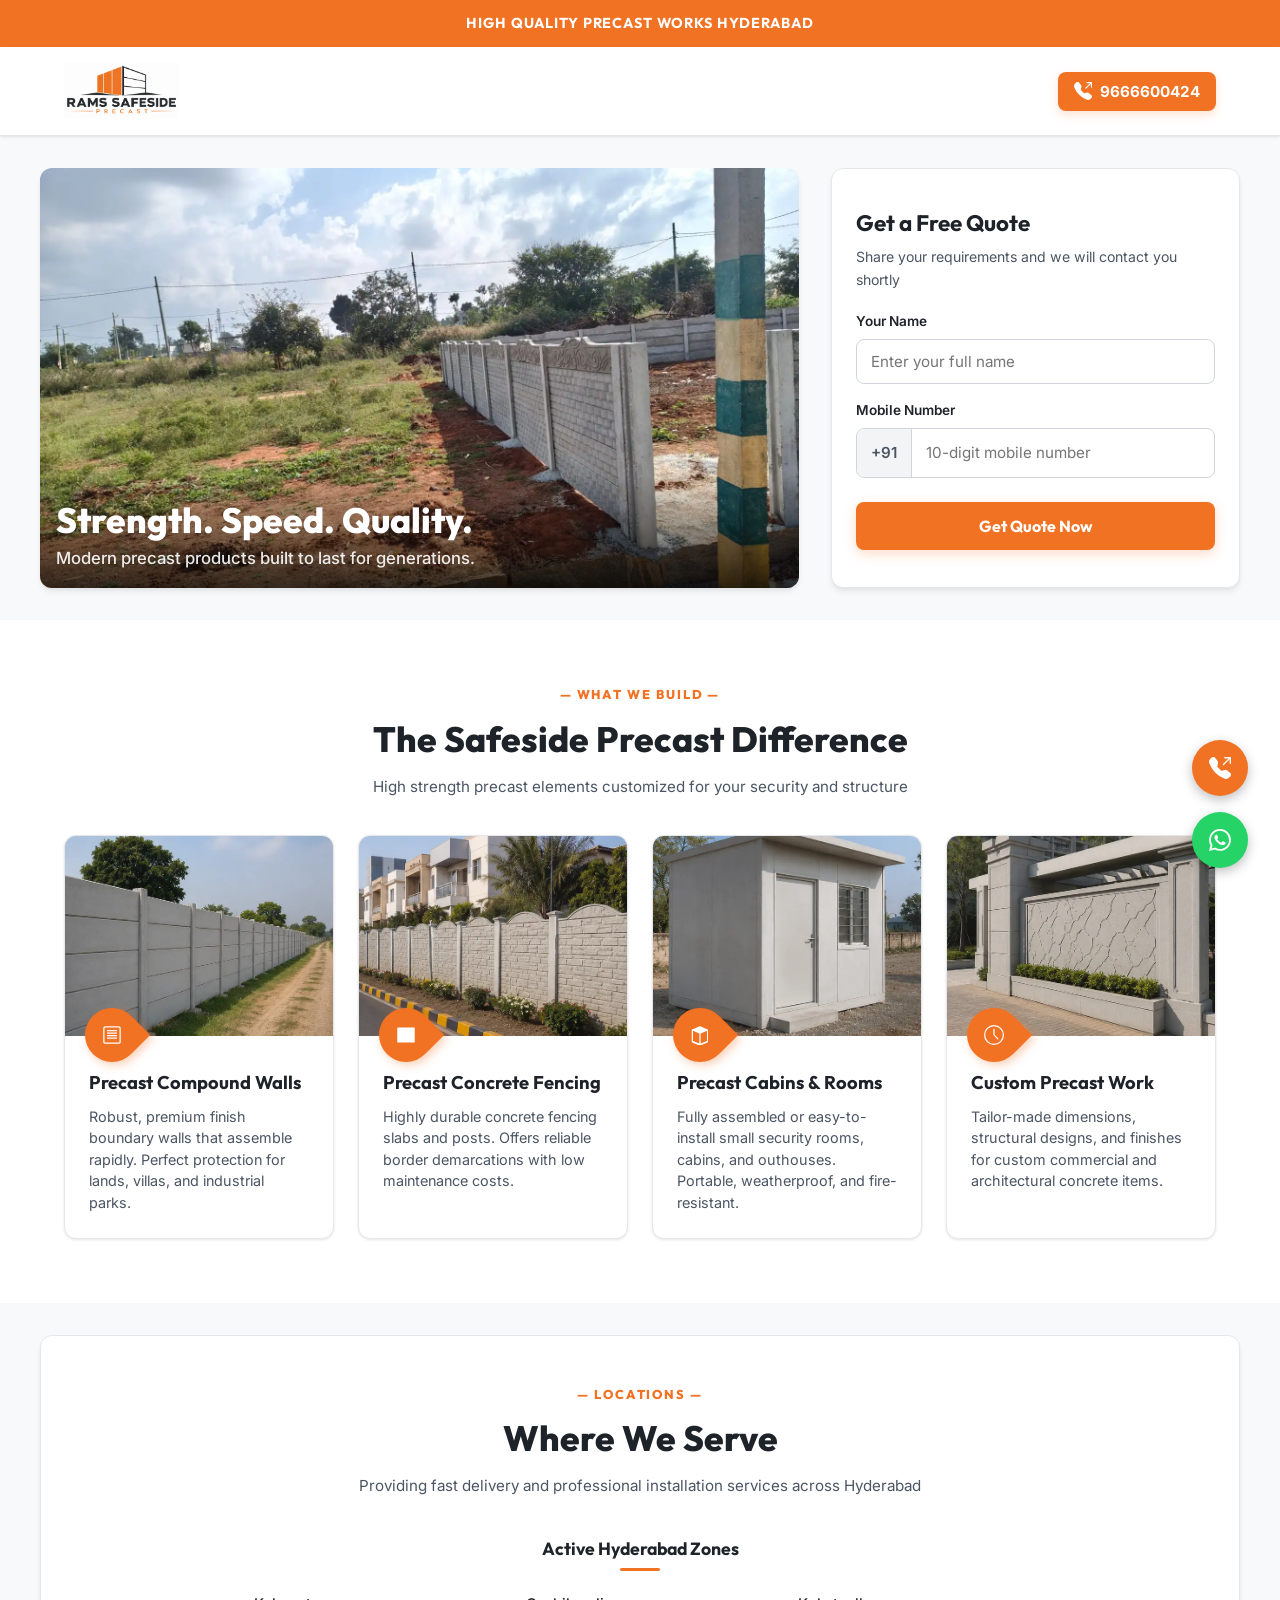
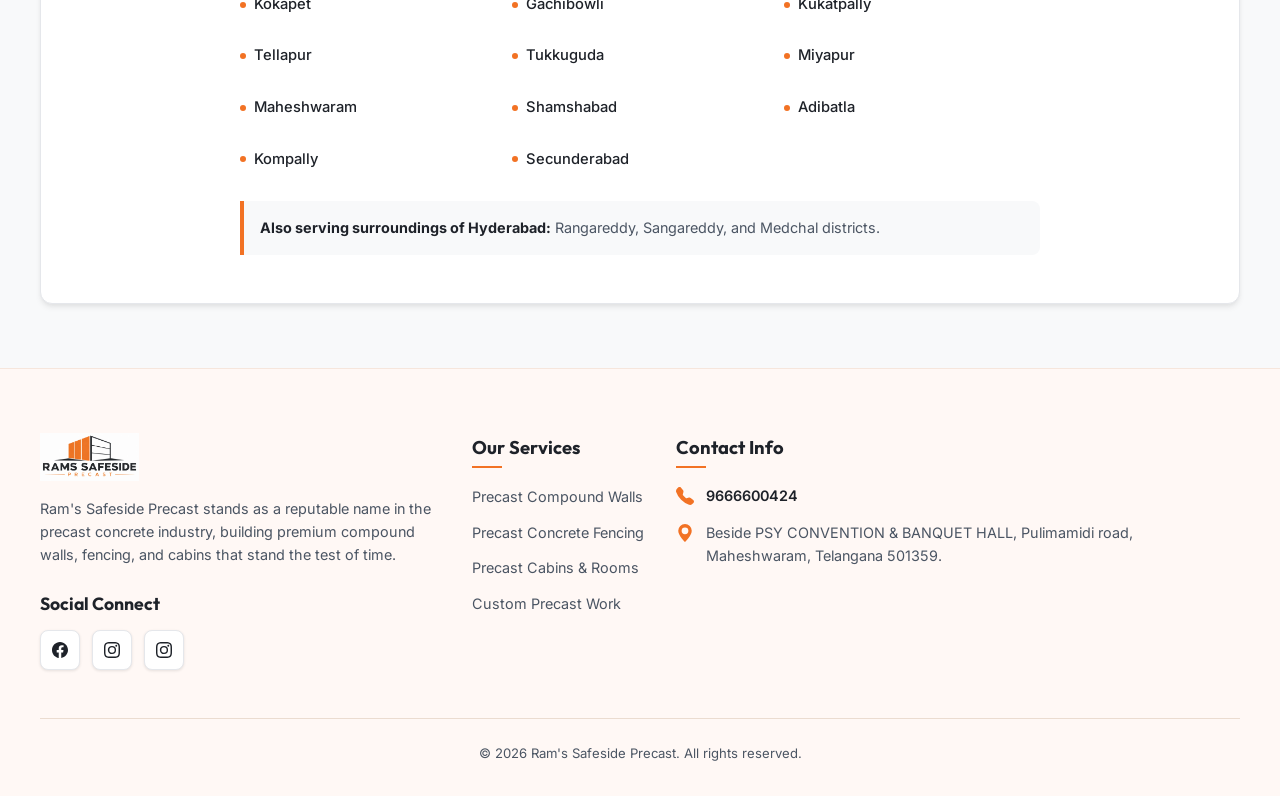
==== commit c6d39caa: "everything perfect just some foote rsocial media icon changes" ====
--- a/index.html
+++ b/index.html
@@ -9,6 +9,8 @@
     <link rel="preconnect" href="https://fonts.googleapis.com">
     <link rel="preconnect" href="https://fonts.gstatic.com" crossorigin>
     <link href="https://fonts.googleapis.com/css2?family=Inter:wght@400;500;600;700&family=Outfit:wght@500;700;800&display=swap" rel="stylesheet">
+    <!-- Favicon -->
+    <link rel="icon" type="image/webp" href="rams-safeside-precast-logo.webp">
     <!-- Stylesheet -->
     <link rel="stylesheet" href="style.css">
 </head>
@@ -61,6 +63,8 @@
                     <h2>Get a Free Quote</h2>
                     <p class="form-subtitle">Share your requirements and we will contact you shortly</p>
                     <form id="lead-form" novalidate>
+                        <!-- Hidden Source Field -->
+                        <input type="hidden" name="source" id="form-source" value="Website Lead">
                         <div class="form-group">
                             <label for="user-name">Your Name</label>
                             <input type="text" id="user-name" name="name" placeholder="Enter your full name" required>
@@ -233,11 +237,42 @@
     <footer class="footer">
         <div class="footer-container">
             <div class="footer-info">
-                <img src="rams-safeside-precast-logo.webp" alt="Ram's Safeside Precast" class="footer-logo">
-                <p class="company-desc">High quality precast boundary walls, fences, cabins and custom concrete works built for speed, safety, and durability.</p>
-            </div>
+                <img src="rams-safeside-precast-logo.webp" alt="Ram's Safeside Precast Logo" class="footer-logo">
+                <p class="company-desc">Ram's Safeside Precast stands as a reputable name in the precast concrete industry, building premium compound walls, fencing, and cabins that stand the test of time.</p>
+                <div class="social-connect">
+                    <h3>Social Connect</h3>
+                    <div class="social-links">
+                        <a href="#" aria-label="Facebook" class="social-card">
+                            <svg xmlns="http://www.w3.org/2000/svg" width="16" height="16" fill="currentColor" class="bi bi-facebook" viewBox="0 0 16 16">
+                                <path d="M16 8.049c0-4.446-3.582-8.05-8-8.05C3.58 0-.002 3.603-.002 8.05c0 4.017 2.926 7.347 6.75 7.951v-5.625h-2.03V8.05H6.75V6.275c0-2.017 1.195-3.131 3.022-3.131.876 0 1.791.157 1.791.157v1.98h-1.009c-.993 0-1.303.621-1.303 1.258v1.51h2.218l-.354 2.326H9.25V16c3.824-.604 6.75-3.934 6.75-7.951"/>
+                            </svg>
+                        </a>
+                        <a href="#" aria-label="Instagram" class="social-card">
+                            <svg xmlns="http://www.w3.org/2000/svg" width="16" height="16" fill="currentColor" class="bi bi-instagram" viewBox="0 0 16 16">
+                                <path d="M8 0C5.829 0 5.556.01 4.703.048 3.85.088 3.269.222 2.76.42a3.9 3.9 0 0 0-1.417.923A3.9 3.9 0 0 0 .42 2.76C.222 3.268.087 3.85.048 4.7.01 5.555 0 5.827 0 8.001c0 2.172.01 2.444.048 3.297.04.852.174 1.433.372 1.942.205.526.478.972.923 1.417.444.445.89.719 1.416.923.51.198 1.09.333 1.942.372C5.555 15.99 5.827 16 8 16s2.444-.01 3.298-.048c.851-.04 1.434-.174 1.943-.372a3.9 3.9 0 0 0 1.416-.923c.445-.445.718-.891.923-1.417.197-.509.332-1.09.372-1.942C15.99 10.445 16 10.173 16 8s-.01-2.445-.048-3.299c-.04-.851-.175-1.433-.372-1.941a3.9 3.9 0 0 0-.923-1.417A3.9 3.9 0 0 0 13.24.42c-.51-.198-1.092-.333-1.943-.372C10.443.01 10.172 0 7.998 0zm-.717 1.442h.718c2.136 0 2.389.007 3.232.046.78.035 1.204.166 1.486.275.373.145.64.319.92.599s.453.546.598.92c.11.281.24.705.275 1.485.039.843.047 1.096.047 3.231s-.008 2.389-.047 3.232c-.035.78-.166 1.203-.275 1.485a2.5 2.5 0 0 1-.599.919c-.28.28-.546.453-.92.598-.28.11-.704.24-1.485.276-.843.038-1.096.047-3.232.047s-2.39-.009-3.233-.047c-.78-.036-1.203-.166-1.485-.276a2.5 2.5 0 0 1-.92-.598 2.5 2.5 0 0 1-.6-.92c-.109-.281-.24-.705-.275-1.485-.038-.843-.046-1.096-.046-3.233s.008-2.388.046-3.231c.036-.78.166-1.204.276-1.486.145-.373.319-.64.599-.92.28-.28.546-.453.92-.598.282-.11.705-.24 1.485-.276.738-.034 1.024-.044 2.515-.045zm4.988 1.328a.96.96 0 1 0 0 1.92.96.96 0 0 0 0-1.92m-4.27 1.122a4.109 4.109 0 1 0 0 8.217 4.109 4.109 0 0 0 0-8.217m0 1.441a2.667 2.667 0 1 1 0 5.334 2.667 2.667 0 0 1 0-5.334"/>
+                            </svg>
+                        </a>
+                        <a href="#" aria-label="Instagram" class="social-card">
+                            <svg xmlns="http://www.w3.org/2000/svg" width="16" height="16" fill="currentColor" class="bi bi-instagram" viewBox="0 0 16 16">
+                                <path d="M8 0C5.829 0 5.556.01 4.703.048 3.85.088 3.269.222 2.76.42a3.9 3.9 0 0 0-1.417.923A3.9 3.9 0 0 0 .42 2.76C.222 3.268.087 3.85.048 4.7.01 5.555 0 5.827 0 8.001c0 2.172.01 2.444.048 3.297.04.852.174 1.433.372 1.942.205.526.478.972.923 1.417.444.445.89.719 1.416.923.51.198 1.09.333 1.942.372C5.555 15.99 5.827 16 8 16s2.444-.01 3.298-.048c.851-.04 1.434-.174 1.943-.372a3.9 3.9 0 0 0 1.416-.923c.445-.445.718-.891.923-1.417.197-.509.332-1.09.372-1.942C15.99 10.445 16 10.173 16 8s-.01-2.445-.048-3.299c-.04-.851-.175-1.433-.372-1.941a3.9 3.9 0 0 0-.923-1.417A3.9 3.9 0 0 0 13.24.42c-.51-.198-1.092-.333-1.943-.372C10.443.01 10.172 0 7.998 0zm-.717 1.442h.718c2.136 0 2.389.007 3.232.046.78.035 1.204.166 1.486.275.373.145.64.319.92.599s.453.546.598.92c.11.281.24.705.275 1.485.039.843.047 1.096.047 3.231s-.008 2.389-.047 3.232c-.035.78-.166 1.203-.275 1.485a2.5 2.5 0 0 1-.599.919c-.28.28-.546.453-.92.598-.28.11-.704.24-1.485.276-.843.038-1.096.047-3.232.047s-2.39-.009-3.233-.047c-.78-.036-1.203-.166-1.485-.276a2.5 2.5 0 0 1-.92-.598 2.5 2.5 0 0 1-.6-.92c-.109-.281-.24-.705-.275-1.485-.038-.843-.046-1.096-.046-3.233s.008-2.388.046-3.231c.036-.78.166-1.204.276-1.486.145-.373.319-.64.599-.92.28-.28.546-.453.92-.598.282-.11.705-.24 1.485-.276.738-.034 1.024-.044 2.515-.045zm4.988 1.328a.96.96 0 1 0 0 1.92.96.96 0 0 0 0-1.92m-4.27 1.122a4.109 4.109 0 1 0 0 8.217 4.109 4.109 0 0 0 0-8.217m0 1.441a2.667 2.667 0 1 1 0 5.334 2.667 2.667 0 0 1 0-5.334"/>
+                            </svg>
+                        </a>
+                    </div>
+                </div>
+            </div>
+
+            <div class="footer-services">
+                <h3>Our Services</h3>
+                <ul class="footer-services-list">
+                    <li><a href="#">Precast Compound Walls</a></li>
+                    <li><a href="#">Precast Concrete Fencing</a></li>
+                    <li><a href="#">Precast Cabins & Rooms</a></li>
+                    <li><a href="#">Custom Precast Work</a></li>
+                </ul>
+            </div>
+
             <div class="footer-contact">
-                <h3>Contact Us</h3>
+                <h3>Contact Info</h3>
                 <div class="contact-details">
                     <div class="contact-item">
                         <svg xmlns="http://www.w3.org/2000/svg" width="18" height="18" fill="currentColor" viewBox="0 0 16 16">
--- a/style.css
+++ b/style.css
@@ -567,9 +567,10 @@
 
 /* 7. Footer Section */
 .footer {
-    background-color: var(--dark-gray);
-    color: var(--white);
-    padding: 48px 16px 24px 16px;
+    background-color: #fff8f5;
+    color: var(--dark-gray);
+    padding: 64px 16px 32px 16px;
+    border-top: 1px solid #f6e6dc;
 }
 
 .footer-container {
@@ -589,24 +590,63 @@
     width: auto;
     object-fit: contain;
     margin-bottom: 16px;
-    filter: brightness(0) invert(1); /* Converts dark logo to white for dark footer */
 }
 
 .company-desc {
-    font-size: 0.88rem;
-    color: #9ca3af;
+    font-size: 0.9rem;
+    color: var(--medium-gray);
     line-height: 1.6;
-}
-
+    margin-bottom: 24px;
+}
+
+/* Social Connect */
+.social-connect h3 {
+    font-family: var(--font-heading);
+    font-size: 1.1rem;
+    font-weight: 700;
+    color: var(--dark-gray);
+    margin-bottom: 12px;
+}
+
+.social-links {
+    display: flex;
+    gap: 12px;
+}
+
+.social-card {
+    display: flex;
+    align-items: center;
+    justify-content: center;
+    width: 40px;
+    height: 40px;
+    background-color: var(--white);
+    border: 1px solid var(--border-color);
+    border-radius: 8px;
+    box-shadow: var(--shadow-sm);
+    color: var(--dark-gray);
+    transition: var(--transition-fast);
+    text-decoration: none;
+}
+
+.social-card:hover {
+    color: var(--primary-orange);
+    border-color: var(--primary-orange);
+    transform: translateY(-2px);
+    box-shadow: var(--shadow-md);
+}
+
+/* Footer Services */
+.footer-services h3,
 .footer-contact h3 {
     font-family: var(--font-heading);
     font-size: 1.15rem;
-    color: var(--white);
+    color: var(--dark-gray);
     margin-bottom: 16px;
     position: relative;
     display: inline-block;
 }
 
+.footer-services h3::after,
 .footer-contact h3::after {
     content: '';
     display: block;
@@ -616,6 +656,26 @@
     margin-top: 4px;
 }
 
+.footer-services-list {
+    list-style: none;
+    display: flex;
+    flex-direction: column;
+    gap: 10px;
+}
+
+.footer-services-list a {
+    color: var(--medium-gray);
+    text-decoration: none;
+    font-size: 0.9rem;
+    transition: var(--transition-fast);
+    display: inline-block;
+}
+
+.footer-services-list a:hover {
+    color: var(--primary-orange);
+    transform: translateX(4px);
+}
+
 .contact-details {
     display: flex;
     flex-direction: column;
@@ -626,8 +686,8 @@
     display: flex;
     align-items: flex-start;
     gap: 12px;
-    font-size: 0.88rem;
-    color: #d1d5db;
+    font-size: 0.9rem;
+    color: var(--medium-gray);
 }
 
 .contact-item svg {
@@ -637,7 +697,7 @@
 }
 
 .contact-item a {
-    color: #d1d5db;
+    color: var(--dark-gray);
     text-decoration: none;
     font-weight: 600;
     transition: var(--transition-fast);
@@ -649,12 +709,12 @@
 
 .footer-bottom {
     max-width: 1200px;
-    margin: 32px auto 0 auto;
-    padding-top: 20px;
-    border-top: 1px solid #2d3139;
+    margin: 48px auto 0 auto;
+    padding-top: 24px;
+    border-top: 1px solid #ebdcd0;
     text-align: center;
-    font-size: 0.8rem;
-    color: #6b7280;
+    font-size: 0.82rem;
+    color: var(--medium-gray);
 }
 
 /* 8. Floating CTA buttons (Bottom Right) */
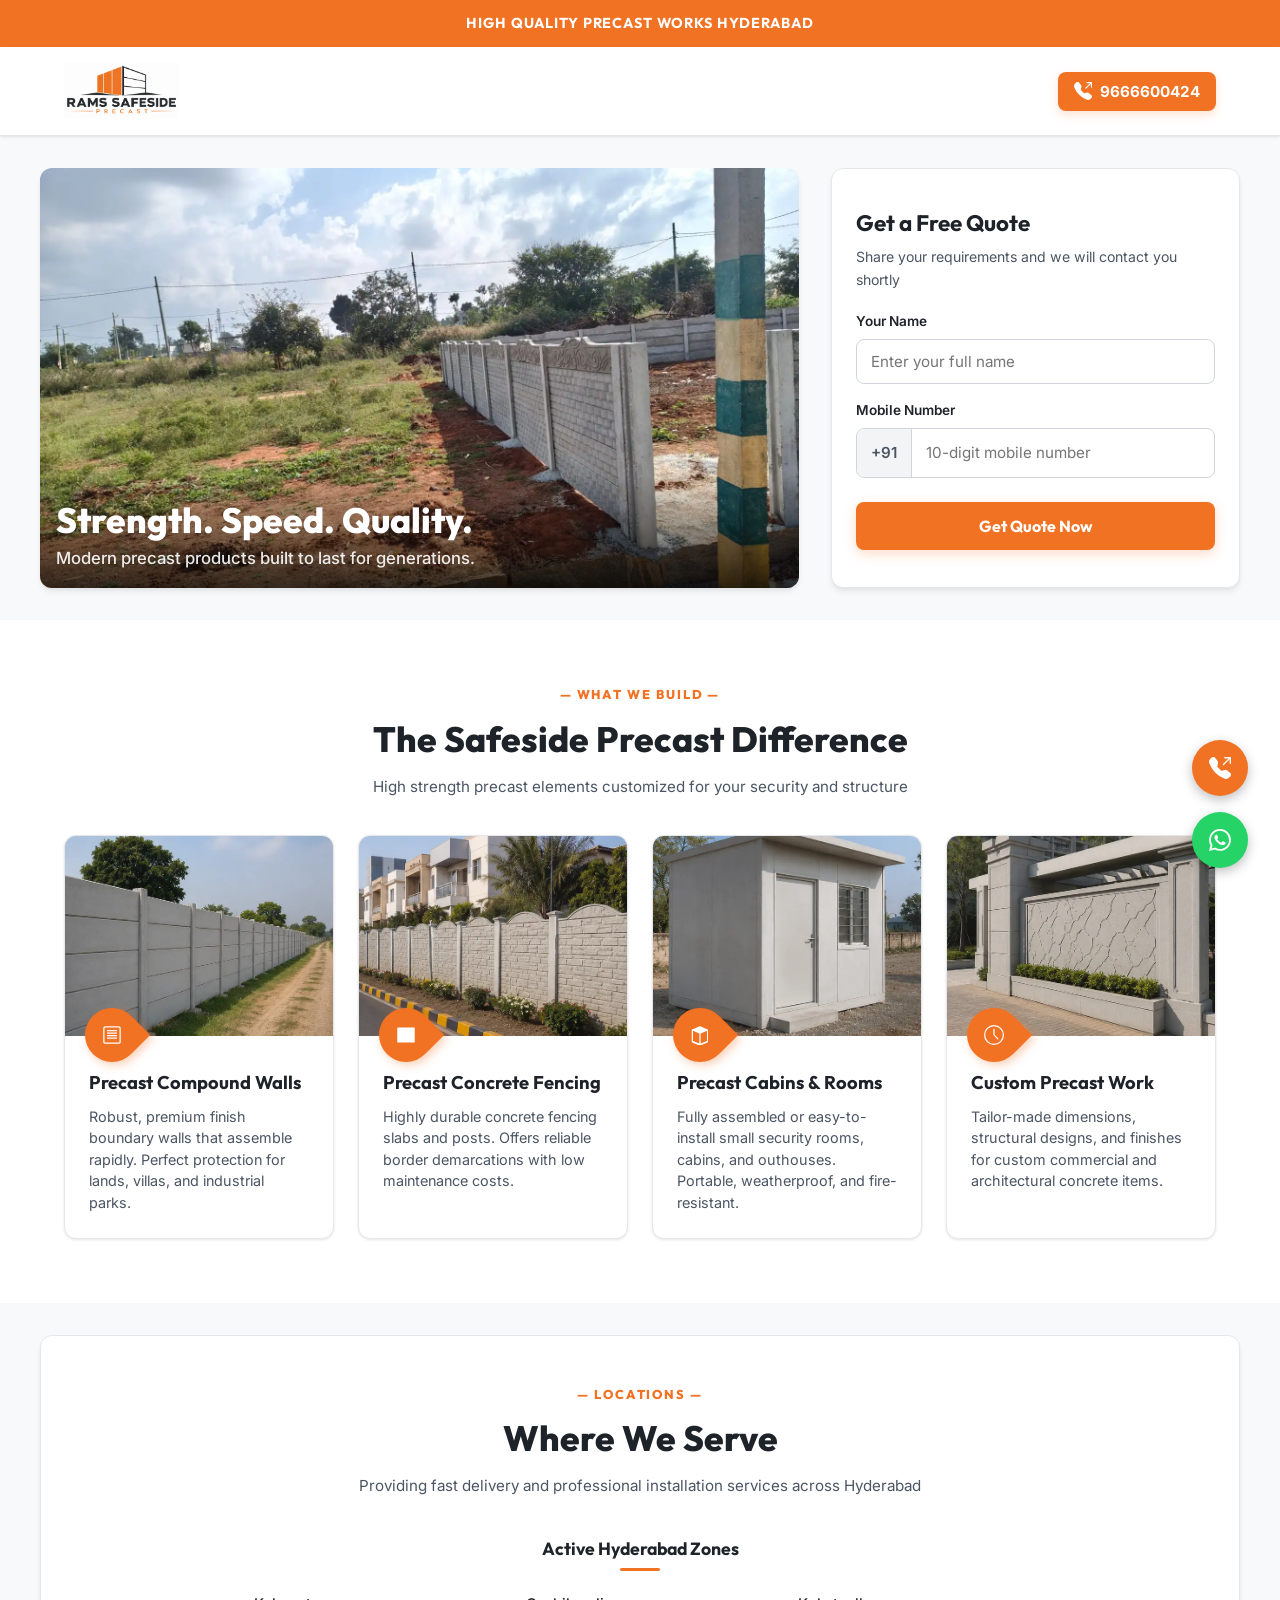
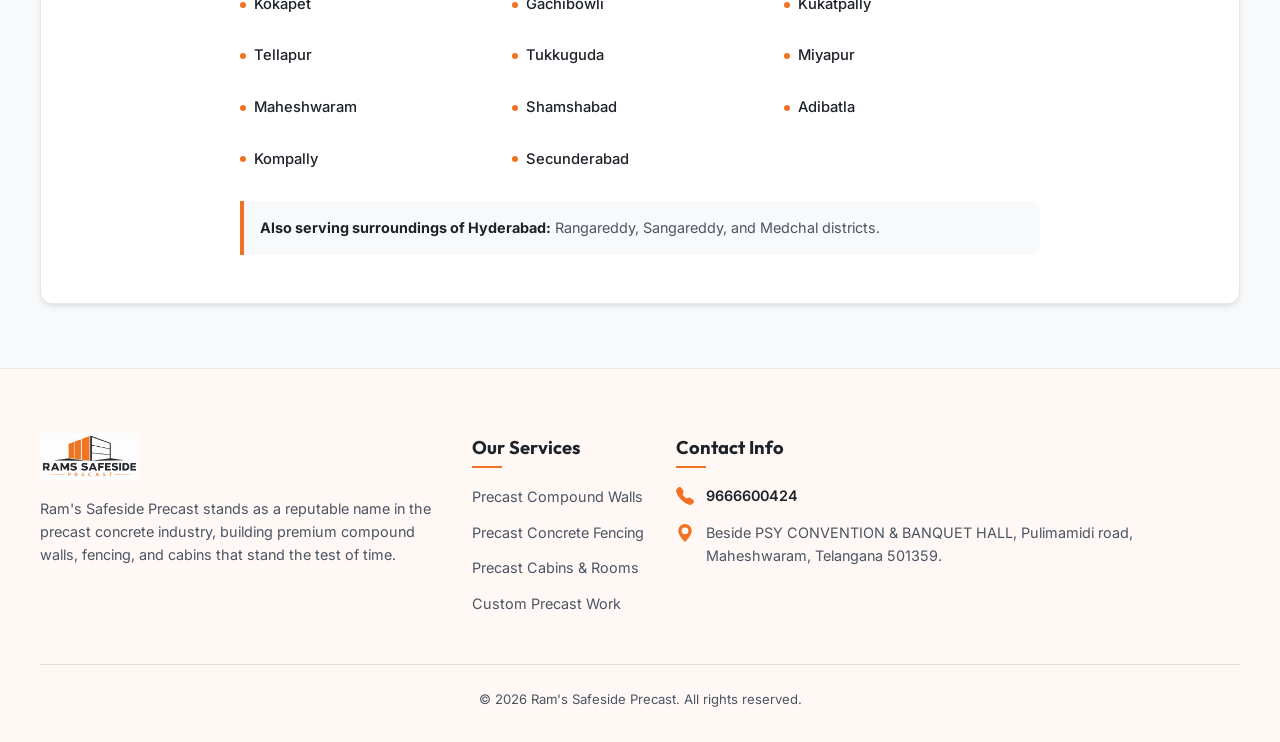
==== commit f9e048b1: "perfect everything clear. footer fixed. sheets working." ====
--- a/index.html
+++ b/index.html
@@ -1,19 +1,24 @@
 <!DOCTYPE html>
 <html lang="en">
+
 <head>
     <meta charset="UTF-8">
     <meta name="viewport" content="width=device-width, initial-scale=1.0">
     <title>High Quality Precast Works Hyderabad | Ram's Safeside Precast</title>
-    <meta name="description" content="Get premium Precast Compound Walls, Concrete Fencing, cabins, and custom precast work in Hyderabad. Quick installation and durable solutions from Ram's Safeside Precast.">
+    <meta name="description"
+        content="Get premium Precast Compound Walls, Concrete Fencing, cabins, and custom precast work in Hyderabad. Quick installation and durable solutions from Ram's Safeside Precast.">
     <!-- Google Fonts -->
     <link rel="preconnect" href="https://fonts.googleapis.com">
     <link rel="preconnect" href="https://fonts.gstatic.com" crossorigin>
-    <link href="https://fonts.googleapis.com/css2?family=Inter:wght@400;500;600;700&family=Outfit:wght@500;700;800&display=swap" rel="stylesheet">
+    <link
+        href="https://fonts.googleapis.com/css2?family=Inter:wght@400;500;600;700&family=Outfit:wght@500;700;800&display=swap"
+        rel="stylesheet">
     <!-- Favicon -->
     <link rel="icon" type="image/webp" href="rams-safeside-precast-logo.webp">
     <!-- Stylesheet -->
     <link rel="stylesheet" href="style.css">
 </head>
+
 <body>
 
     <!-- 1. Thin Top Bar Section -->
@@ -30,8 +35,10 @@
             <a href="tel:+919666600424" class="call-btn-link">
                 <button class="call-btn" id="header-call-btn">
                     <!-- Telephone Outbound Icon -->
-                    <svg xmlns="http://www.w3.org/2000/svg" width="18" height="18" fill="currentColor" viewBox="0 0 16 16">
-                        <path fill-rule="evenodd" d="M1.885.511a1.745 1.745 0 0 1 2.61.163L6.29 2.98c.329.423.445.974.315 1.494l-.547 2.19a.68.68 0 0 0 .178.643l2.457 2.457a.68.68 0 0 0 .644.178l2.189-.547a1.75 1.75 0 0 1 1.494.315l2.306 1.794c.829.645.905 1.87.163 2.611l-1.034 1.034c-.74.74-1.846 1.065-2.877.702a18.6 18.6 0 0 1-7.01-4.42 18.6 18.6 0 0 1-4.42-7.009c-.362-1.03-.037-2.137.703-2.877zM11 .5a.5.5 0 0 1 .5-.5h4a.5.5 0 0 1 .5.5v4a.5.5 0 0 1-1 0V1.707l-4.146 4.147a.5.5 0 0 1-.708-.708L14.293 1H11.5a.5.5 0 0 1-.5-.5"/>
+                    <svg xmlns="http://www.w3.org/2000/svg" width="18" height="18" fill="currentColor"
+                        viewBox="0 0 16 16">
+                        <path fill-rule="evenodd"
+                            d="M1.885.511a1.745 1.745 0 0 1 2.61.163L6.29 2.98c.329.423.445.974.315 1.494l-.547 2.19a.68.68 0 0 0 .178.643l2.457 2.457a.68.68 0 0 0 .644.178l2.189-.547a1.75 1.75 0 0 1 1.494.315l2.306 1.794c.829.645.905 1.87.163 2.611l-1.034 1.034c-.74.74-1.846 1.065-2.877.702a18.6 18.6 0 0 1-7.01-4.42 18.6 18.6 0 0 1-4.42-7.009c-.362-1.03-.037-2.137.703-2.877zM11 .5a.5.5 0 0 1 .5-.5h4a.5.5 0 0 1 .5.5v4a.5.5 0 0 1-1 0V1.707l-4.146 4.147a.5.5 0 0 1-.708-.708L14.293 1H11.5a.5.5 0 0 1-.5-.5" />
                     </svg>
                     <span>9666600424</span>
                 </button>
@@ -74,9 +81,11 @@
                             <label for="user-phone">Mobile Number</label>
                             <div class="phone-input-wrapper">
                                 <span class="country-code">+91</span>
-                                <input type="tel" id="user-phone" name="phone" placeholder="10-digit mobile number" required maxlength="10">
+                                <input type="tel" id="user-phone" name="phone" placeholder="10-digit mobile number"
+                                    required maxlength="10">
                             </div>
-                            <div class="error-msg" id="phone-error">Please enter a valid 10-digit Indian phone number.</div>
+                            <div class="error-msg" id="phone-error">Please enter a valid 10-digit Indian phone number.
+                            </div>
                         </div>
                         <button type="submit" class="submit-btn" id="submit-lead-btn">
                             Get Quote Now
@@ -84,12 +93,15 @@
                     </form>
                     <div class="success-card" id="form-success-card">
                         <div class="success-icon">
-                            <svg xmlns="http://www.w3.org/2000/svg" width="48" height="48" fill="currentColor" class="bi bi-check-circle-fill" viewBox="0 0 16 16">
-                                <path d="M16 8A8 8 0 1 1 0 8a8 8 0 0 1 16 0m-3.97-3.03a.75.75 0 0 0-1.08.022L7.477 9.417 5.384 7.323a.75.75 0 0 0-1.06 1.06L6.97 11.03a.75.75 0 0 0 1.079-.02l3.992-4.99a.75.75 0 0 0-.01-1.05z"/>
+                            <svg xmlns="http://www.w3.org/2000/svg" width="48" height="48" fill="currentColor"
+                                class="bi bi-check-circle-fill" viewBox="0 0 16 16">
+                                <path
+                                    d="M16 8A8 8 0 1 1 0 8a8 8 0 0 1 16 0m-3.97-3.03a.75.75 0 0 0-1.08.022L7.477 9.417 5.384 7.323a.75.75 0 0 0-1.06 1.06L6.97 11.03a.75.75 0 0 0 1.079-.02l3.992-4.99a.75.75 0 0 0-.01-1.05z" />
                             </svg>
                         </div>
                         <h3>Thank You!</h3>
-                        <p>Your request has been received. Our team will call you back on <strong id="success-phone"></strong> within 2 hours.</p>
+                        <p>Your request has been received. Our team will call you back on <strong
+                                id="success-phone"></strong> within 2 hours.</p>
                         <button class="reset-btn" id="success-reset-btn">Submit Another Request</button>
                     </div>
                 </div>
@@ -102,7 +114,7 @@
         <div class="section-badge">— WHAT WE BUILD —</div>
         <h2 class="section-title">The Safeside Precast Difference</h2>
         <p class="section-subtitle">High strength precast elements customized for your security and structure</p>
-        
+
         <div class="services-grid">
             <!-- Service 1: Precast Compound Walls -->
             <div class="service-card">
@@ -113,14 +125,17 @@
                     <div class="service-badge-icon">
                         <!-- Custom teardrop badge shape enclosing house/wall icon -->
                         <span class="badge-shape">
-                            <svg xmlns="http://www.w3.org/2000/svg" width="20" height="20" fill="currentColor" viewBox="0 0 16 16">
-                                <path fill-rule="evenodd" d="M1 2.5A1.5 1.5 0 0 1 2.5 1h11A1.5 1.5 0 0 1 15 2.5v11a1.5 1.5 0 0 1-1.5 1.5h-11A1.5 1.5 0 0 1 1 13.5zM2.5 2a.5.5 0 0 0-.5.5v11a.5.5 0 0 0 .5.5h11a.5.5 0 0 0 .5-.5v-11a.5.5 0 0 0-.5-.5z"/>
-                                <path d="M4 4h8v1H4zm0 2h8v1H4zm0 2h8v1H4zm0 2h8v1H4z"/>
+                            <svg xmlns="http://www.w3.org/2000/svg" width="20" height="20" fill="currentColor"
+                                viewBox="0 0 16 16">
+                                <path fill-rule="evenodd"
+                                    d="M1 2.5A1.5 1.5 0 0 1 2.5 1h11A1.5 1.5 0 0 1 15 2.5v11a1.5 1.5 0 0 1-1.5 1.5h-11A1.5 1.5 0 0 1 1 13.5zM2.5 2a.5.5 0 0 0-.5.5v11a.5.5 0 0 0 .5.5h11a.5.5 0 0 0 .5-.5v-11a.5.5 0 0 0-.5-.5z" />
+                                <path d="M4 4h8v1H4zm0 2h8v1H4zm0 2h8v1H4zm0 2h8v1H4z" />
                             </svg>
                         </span>
                     </div>
                     <h3 class="service-card-title">Precast Compound Walls</h3>
-                    <p class="service-description">Robust, premium finish boundary walls that assemble rapidly. Perfect protection for lands, villas, and industrial parks.</p>
+                    <p class="service-description">Robust, premium finish boundary walls that assemble rapidly. Perfect
+                        protection for lands, villas, and industrial parks.</p>
                 </div>
             </div>
 
@@ -132,31 +147,38 @@
                 <div class="service-content">
                     <div class="service-badge-icon">
                         <span class="badge-shape">
-                            <svg xmlns="http://www.w3.org/2000/svg" width="20" height="20" fill="currentColor" viewBox="0 0 16 16">
-                                <path d="M1 13.5v-1h14v1H1zm0-3v-1h14v1H1zm0-3v-1h14v1H1zm0-3v-1h14v1H1zm.5-2.5h13a.5.5 0 0 1 .5.5v11a.5.5 0 0 1-.5.5h-13a.5.5 0 0 1-.5-.5v-11a.5.5 0 0 1 .5-.5z"/>
+                            <svg xmlns="http://www.w3.org/2000/svg" width="20" height="20" fill="currentColor"
+                                viewBox="0 0 16 16">
+                                <path
+                                    d="M1 13.5v-1h14v1H1zm0-3v-1h14v1H1zm0-3v-1h14v1H1zm0-3v-1h14v1H1zm.5-2.5h13a.5.5 0 0 1 .5.5v11a.5.5 0 0 1-.5.5h-13a.5.5 0 0 1-.5-.5v-11a.5.5 0 0 1 .5-.5z" />
                             </svg>
                         </span>
                     </div>
                     <h3 class="service-card-title">Precast Concrete Fencing</h3>
-                    <p class="service-description">Highly durable concrete fencing slabs and posts. Offers reliable border demarcations with low maintenance costs.</p>
+                    <p class="service-description">Highly durable concrete fencing slabs and posts. Offers reliable
+                        border demarcations with low maintenance costs.</p>
                 </div>
             </div>
 
             <!-- Service 3: Small Precast Concrete Cabins/Rooms -->
             <div class="service-card">
                 <div class="service-image-container">
-                    <img src="Precast-Concrete-cabins.webp" alt="Small Precast Concrete Cabins/Rooms" class="service-image">
+                    <img src="Precast-Concrete-cabins.webp" alt="Small Precast Concrete Cabins/Rooms"
+                        class="service-image">
                 </div>
                 <div class="service-content">
                     <div class="service-badge-icon">
                         <span class="badge-shape">
-                            <svg xmlns="http://www.w3.org/2000/svg" width="20" height="20" fill="currentColor" viewBox="0 0 16 16">
-                                <path d="M8.22 1.018a.5.5 0 0 0-.44 0L1.698 3.565A.5.5 0 0 0 1.4 4.02v9.48a.5.5 0 0 0 .3.46l6 2.5a.5.5 0 0 0 .4 0l6-2.5a.5.5 0 0 0 .3-.46V4.02a.5.5 0 0 0-.3-.455zM7.5 14.858 2.4 12.733V4.653l5.1 2.13zm1 0V6.783l5.1-2.13v8.08z"/>
+                            <svg xmlns="http://www.w3.org/2000/svg" width="20" height="20" fill="currentColor"
+                                viewBox="0 0 16 16">
+                                <path
+                                    d="M8.22 1.018a.5.5 0 0 0-.44 0L1.698 3.565A.5.5 0 0 0 1.4 4.02v9.48a.5.5 0 0 0 .3.46l6 2.5a.5.5 0 0 0 .4 0l6-2.5a.5.5 0 0 0 .3-.46V4.02a.5.5 0 0 0-.3-.455zM7.5 14.858 2.4 12.733V4.653l5.1 2.13zm1 0V6.783l5.1-2.13v8.08z" />
                             </svg>
                         </span>
                     </div>
                     <h3 class="service-card-title">Precast Cabins & Rooms</h3>
-                    <p class="service-description">Fully assembled or easy-to-install small security rooms, cabins, and outhouses. Portable, weatherproof, and fire-resistant.</p>
+                    <p class="service-description">Fully assembled or easy-to-install small security rooms, cabins, and
+                        outhouses. Portable, weatherproof, and fire-resistant.</p>
                 </div>
             </div>
 
@@ -168,14 +190,16 @@
                 <div class="service-content">
                     <div class="service-badge-icon">
                         <span class="badge-shape">
-                            <svg xmlns="http://www.w3.org/2000/svg" width="20" height="20" fill="currentColor" viewBox="0 0 16 16">
-                                <path d="M8 15A7 7 0 1 1 8 1a7 7 0 0 1 0 14m0 1A8 8 0 1 0 8 0a8 8 0 0 0 0 16"/>
-                                <path d="M7.5 7.793V3.5a.5.5 0 0 1 1 0v4.293l2.853 2.854a.5.5 0 0 1-.708.708z"/>
+                            <svg xmlns="http://www.w3.org/2000/svg" width="20" height="20" fill="currentColor"
+                                viewBox="0 0 16 16">
+                                <path d="M8 15A7 7 0 1 1 8 1a7 7 0 0 1 0 14m0 1A8 8 0 1 0 8 0a8 8 0 0 0 0 16" />
+                                <path d="M7.5 7.793V3.5a.5.5 0 0 1 1 0v4.293l2.853 2.854a.5.5 0 0 1-.708.708z" />
                             </svg>
                         </span>
                     </div>
                     <h3 class="service-card-title">Custom Precast Work</h3>
-                    <p class="service-description">Tailor-made dimensions, structural designs, and finishes for custom commercial and architectural concrete items.</p>
+                    <p class="service-description">Tailor-made dimensions, structural designs, and finishes for custom
+                        commercial and architectural concrete items.</p>
                 </div>
             </div>
         </div>
@@ -186,7 +210,8 @@
         <div class="areas-card-bg">
             <div class="section-badge">— LOCATIONS —</div>
             <h2 class="section-title">Where We Serve</h2>
-            <p class="section-subtitle">Providing fast delivery and professional installation services across Hyderabad</p>
+            <p class="section-subtitle">Providing fast delivery and professional installation services across Hyderabad
+            </p>
 
             <div class="areas-container">
                 <h3 class="areas-list-title">Active Hyderabad Zones</h3>
@@ -227,7 +252,8 @@
                 </div>
 
                 <div class="surroundings-note">
-                    <p><strong>Also serving surroundings of Hyderabad:</strong> Rangareddy, Sangareddy, and Medchal districts.</p>
+                    <p><strong>Also serving surroundings of Hyderabad:</strong> Rangareddy, Sangareddy, and Medchal
+                        districts.</p>
                 </div>
             </div>
         </div>
@@ -238,27 +264,9 @@
         <div class="footer-container">
             <div class="footer-info">
                 <img src="rams-safeside-precast-logo.webp" alt="Ram's Safeside Precast Logo" class="footer-logo">
-                <p class="company-desc">Ram's Safeside Precast stands as a reputable name in the precast concrete industry, building premium compound walls, fencing, and cabins that stand the test of time.</p>
-                <div class="social-connect">
-                    <h3>Social Connect</h3>
-                    <div class="social-links">
-                        <a href="#" aria-label="Facebook" class="social-card">
-                            <svg xmlns="http://www.w3.org/2000/svg" width="16" height="16" fill="currentColor" class="bi bi-facebook" viewBox="0 0 16 16">
-                                <path d="M16 8.049c0-4.446-3.582-8.05-8-8.05C3.58 0-.002 3.603-.002 8.05c0 4.017 2.926 7.347 6.75 7.951v-5.625h-2.03V8.05H6.75V6.275c0-2.017 1.195-3.131 3.022-3.131.876 0 1.791.157 1.791.157v1.98h-1.009c-.993 0-1.303.621-1.303 1.258v1.51h2.218l-.354 2.326H9.25V16c3.824-.604 6.75-3.934 6.75-7.951"/>
-                            </svg>
-                        </a>
-                        <a href="#" aria-label="Instagram" class="social-card">
-                            <svg xmlns="http://www.w3.org/2000/svg" width="16" height="16" fill="currentColor" class="bi bi-instagram" viewBox="0 0 16 16">
-                                <path d="M8 0C5.829 0 5.556.01 4.703.048 3.85.088 3.269.222 2.76.42a3.9 3.9 0 0 0-1.417.923A3.9 3.9 0 0 0 .42 2.76C.222 3.268.087 3.85.048 4.7.01 5.555 0 5.827 0 8.001c0 2.172.01 2.444.048 3.297.04.852.174 1.433.372 1.942.205.526.478.972.923 1.417.444.445.89.719 1.416.923.51.198 1.09.333 1.942.372C5.555 15.99 5.827 16 8 16s2.444-.01 3.298-.048c.851-.04 1.434-.174 1.943-.372a3.9 3.9 0 0 0 1.416-.923c.445-.445.718-.891.923-1.417.197-.509.332-1.09.372-1.942C15.99 10.445 16 10.173 16 8s-.01-2.445-.048-3.299c-.04-.851-.175-1.433-.372-1.941a3.9 3.9 0 0 0-.923-1.417A3.9 3.9 0 0 0 13.24.42c-.51-.198-1.092-.333-1.943-.372C10.443.01 10.172 0 7.998 0zm-.717 1.442h.718c2.136 0 2.389.007 3.232.046.78.035 1.204.166 1.486.275.373.145.64.319.92.599s.453.546.598.92c.11.281.24.705.275 1.485.039.843.047 1.096.047 3.231s-.008 2.389-.047 3.232c-.035.78-.166 1.203-.275 1.485a2.5 2.5 0 0 1-.599.919c-.28.28-.546.453-.92.598-.28.11-.704.24-1.485.276-.843.038-1.096.047-3.232.047s-2.39-.009-3.233-.047c-.78-.036-1.203-.166-1.485-.276a2.5 2.5 0 0 1-.92-.598 2.5 2.5 0 0 1-.6-.92c-.109-.281-.24-.705-.275-1.485-.038-.843-.046-1.096-.046-3.233s.008-2.388.046-3.231c.036-.78.166-1.204.276-1.486.145-.373.319-.64.599-.92.28-.28.546-.453.92-.598.282-.11.705-.24 1.485-.276.738-.034 1.024-.044 2.515-.045zm4.988 1.328a.96.96 0 1 0 0 1.92.96.96 0 0 0 0-1.92m-4.27 1.122a4.109 4.109 0 1 0 0 8.217 4.109 4.109 0 0 0 0-8.217m0 1.441a2.667 2.667 0 1 1 0 5.334 2.667 2.667 0 0 1 0-5.334"/>
-                            </svg>
-                        </a>
-                        <a href="#" aria-label="Instagram" class="social-card">
-                            <svg xmlns="http://www.w3.org/2000/svg" width="16" height="16" fill="currentColor" class="bi bi-instagram" viewBox="0 0 16 16">
-                                <path d="M8 0C5.829 0 5.556.01 4.703.048 3.85.088 3.269.222 2.76.42a3.9 3.9 0 0 0-1.417.923A3.9 3.9 0 0 0 .42 2.76C.222 3.268.087 3.85.048 4.7.01 5.555 0 5.827 0 8.001c0 2.172.01 2.444.048 3.297.04.852.174 1.433.372 1.942.205.526.478.972.923 1.417.444.445.89.719 1.416.923.51.198 1.09.333 1.942.372C5.555 15.99 5.827 16 8 16s2.444-.01 3.298-.048c.851-.04 1.434-.174 1.943-.372a3.9 3.9 0 0 0 1.416-.923c.445-.445.718-.891.923-1.417.197-.509.332-1.09.372-1.942C15.99 10.445 16 10.173 16 8s-.01-2.445-.048-3.299c-.04-.851-.175-1.433-.372-1.941a3.9 3.9 0 0 0-.923-1.417A3.9 3.9 0 0 0 13.24.42c-.51-.198-1.092-.333-1.943-.372C10.443.01 10.172 0 7.998 0zm-.717 1.442h.718c2.136 0 2.389.007 3.232.046.78.035 1.204.166 1.486.275.373.145.64.319.92.599s.453.546.598.92c.11.281.24.705.275 1.485.039.843.047 1.096.047 3.231s-.008 2.389-.047 3.232c-.035.78-.166 1.203-.275 1.485a2.5 2.5 0 0 1-.599.919c-.28.28-.546.453-.92.598-.28.11-.704.24-1.485.276-.843.038-1.096.047-3.232.047s-2.39-.009-3.233-.047c-.78-.036-1.203-.166-1.485-.276a2.5 2.5 0 0 1-.92-.598 2.5 2.5 0 0 1-.6-.92c-.109-.281-.24-.705-.275-1.485-.038-.843-.046-1.096-.046-3.233s.008-2.388.046-3.231c.036-.78.166-1.204.276-1.486.145-.373.319-.64.599-.92.28-.28.546-.453.92-.598.282-.11.705-.24 1.485-.276.738-.034 1.024-.044 2.515-.045zm4.988 1.328a.96.96 0 1 0 0 1.92.96.96 0 0 0 0-1.92m-4.27 1.122a4.109 4.109 0 1 0 0 8.217 4.109 4.109 0 0 0 0-8.217m0 1.441a2.667 2.667 0 1 1 0 5.334 2.667 2.667 0 0 1 0-5.334"/>
-                            </svg>
-                        </a>
-                    </div>
-                </div>
+                <p class="company-desc">Ram's Safeside Precast stands as a reputable name in the precast concrete
+                    industry, building premium compound walls, fencing, and cabins that stand the test of time.</p>
+
             </div>
 
             <div class="footer-services">
@@ -275,16 +283,21 @@
                 <h3>Contact Info</h3>
                 <div class="contact-details">
                     <div class="contact-item">
-                        <svg xmlns="http://www.w3.org/2000/svg" width="18" height="18" fill="currentColor" viewBox="0 0 16 16">
-                            <path fill-rule="evenodd" d="M1.885.511a1.745 1.745 0 0 1 2.61.163L6.29 2.98c.329.423.445.974.315 1.494l-.547 2.19a.68.68 0 0 0 .178.643l2.457 2.457a.68.68 0 0 0 .644.178l2.189-.547a1.75 1.75 0 0 1 1.494.315l2.306 1.794c.829.645.905 1.87.163 2.611l-1.034 1.034c-.74.74-1.846 1.065-2.877.702a18.6 18.6 0 0 1-7.01-4.42 18.6 18.6 0 0 1-4.42-7.009c-.362-1.03-.037-2.137.703-2.877z"/>
+                        <svg xmlns="http://www.w3.org/2000/svg" width="18" height="18" fill="currentColor"
+                            viewBox="0 0 16 16">
+                            <path fill-rule="evenodd"
+                                d="M1.885.511a1.745 1.745 0 0 1 2.61.163L6.29 2.98c.329.423.445.974.315 1.494l-.547 2.19a.68.68 0 0 0 .178.643l2.457 2.457a.68.68 0 0 0 .644.178l2.189-.547a1.75 1.75 0 0 1 1.494.315l2.306 1.794c.829.645.905 1.87.163 2.611l-1.034 1.034c-.74.74-1.846 1.065-2.877.702a18.6 18.6 0 0 1-7.01-4.42 18.6 18.6 0 0 1-4.42-7.009c-.362-1.03-.037-2.137.703-2.877z" />
                         </svg>
                         <a href="tel:+919666600424">9666600424</a>
                     </div>
                     <div class="contact-item">
-                        <svg xmlns="http://www.w3.org/2000/svg" width="18" height="18" fill="currentColor" viewBox="0 0 16 16">
-                            <path d="M8 16s6-5.686 6-10A6 6 0 0 0 2 6c0 4.314 6 10 6 10zm0-7a3 3 0 1 1 0-6 3 3 0 0 1 0 6z"/>
+                        <svg xmlns="http://www.w3.org/2000/svg" width="18" height="18" fill="currentColor"
+                            viewBox="0 0 16 16">
+                            <path
+                                d="M8 16s6-5.686 6-10A6 6 0 0 0 2 6c0 4.314 6 10 6 10zm0-7a3 3 0 1 1 0-6 3 3 0 0 1 0 6z" />
                         </svg>
-                        <span>Beside PSY CONVENTION & BANQUET HALL, Pulimamidi road, Maheshwaram, Telangana 501359.</span>
+                        <span>Beside PSY CONVENTION & BANQUET HALL, Pulimamidi road, Maheshwaram, Telangana
+                            501359.</span>
                     </div>
                 </div>
             </div>
@@ -299,13 +312,16 @@
         <!-- Call Button -->
         <a href="tel:+919666600424" class="floating-btn call-float" aria-label="Call Ram's Safeside Precast">
             <svg xmlns="http://www.w3.org/2000/svg" width="22" height="22" fill="currentColor" viewBox="0 0 16 16">
-                <path fill-rule="evenodd" d="M1.885.511a1.745 1.745 0 0 1 2.61.163L6.29 2.98c.329.423.445.974.315 1.494l-.547 2.19a.68.68 0 0 0 .178.643l2.457 2.457a.68.68 0 0 0 .644.178l2.189-.547a1.75 1.75 0 0 1 1.494.315l2.306 1.794c.829.645.905 1.87.163 2.611l-1.034 1.034c-.74.74-1.846 1.065-2.877.702a18.6 18.6 0 0 1-7.01-4.42 18.6 18.6 0 0 1-4.42-7.009c-.362-1.03-.037-2.137.703-2.877zM11 .5a.5.5 0 0 1 .5-.5h4a.5.5 0 0 1 .5.5v4a.5.5 0 0 1-1 0V1.707l-4.146 4.147a.5.5 0 0 1-.708-.708L14.293 1H11.5a.5.5 0 0 1-.5-.5"/>
+                <path fill-rule="evenodd"
+                    d="M1.885.511a1.745 1.745 0 0 1 2.61.163L6.29 2.98c.329.423.445.974.315 1.494l-.547 2.19a.68.68 0 0 0 .178.643l2.457 2.457a.68.68 0 0 0 .644.178l2.189-.547a1.75 1.75 0 0 1 1.494.315l2.306 1.794c.829.645.905 1.87.163 2.611l-1.034 1.034c-.74.74-1.846 1.065-2.877.702a18.6 18.6 0 0 1-7.01-4.42 18.6 18.6 0 0 1-4.42-7.009c-.362-1.03-.037-2.137.703-2.877zM11 .5a.5.5 0 0 1 .5-.5h4a.5.5 0 0 1 .5.5v4a.5.5 0 0 1-1 0V1.707l-4.146 4.147a.5.5 0 0 1-.708-.708L14.293 1H11.5a.5.5 0 0 1-.5-.5" />
             </svg>
         </a>
         <!-- WhatsApp Button -->
-        <a href="https://wa.me/919666600424" target="_blank" class="floating-btn whatsapp-float" aria-label="WhatsApp Chat">
+        <a href="https://wa.me/919666600424" target="_blank" class="floating-btn whatsapp-float"
+            aria-label="WhatsApp Chat">
             <svg xmlns="http://www.w3.org/2000/svg" width="22" height="22" fill="currentColor" viewBox="0 0 16 16">
-                <path d="M13.601 2.326A7.85 7.85 0 0 0 7.994 0C3.627 0 .068 3.558.064 7.926c0 1.399.366 2.76 1.057 3.965L0 16l4.204-1.102a7.9 7.9 0 0 0 3.79.965h.004c4.368 0 7.926-3.558 7.93-7.93A7.9 7.9 0 0 0 13.6 2.326zM7.994 14.521a6.6 6.6 0 0 1-3.356-.92l-.24-.144-2.494.654.666-2.433-.156-.251a6.56 6.56 0 0 1-1.007-3.505c0-3.626 2.957-6.584 6.591-6.584a6.56 6.56 0 0 1 4.66 1.931 6.56 6.56 0 0 1 1.928 4.66c-.004 3.639-2.961 6.592-6.592 6.592m3.615-4.934c-.197-.099-1.17-.578-1.353-.646-.182-.065-.315-.099-.445.099-.133.197-.513.646-.627.775-.114.133-.232.148-.43.05-.197-.1-.836-.308-1.592-.985-.59-.525-.985-1.175-1.103-1.372-.114-.198-.011-.304.088-.403.087-.088.197-.232.296-.346.1-.114.133-.198.198-.33.065-.134.034-.248-.015-.347-.05-.099-.445-1.076-.612-1.47-.16-.389-.323-.335-.445-.34-.114-.007-.247-.007-.38-.007a.73.73 0 0 0-.529.247c-.182.198-.691.677-.691 1.654s.71 1.916.81 2.049c.098.133 1.394 2.132 3.383 2.992.47.205.84.326 1.129.418.475.152.904.129 1.246.08.38-.058 1.171-.48 1.338-.943.164-.464.164-.86.114-.943-.049-.084-.182-.133-.38-.232"/>
+                <path
+                    d="M13.601 2.326A7.85 7.85 0 0 0 7.994 0C3.627 0 .068 3.558.064 7.926c0 1.399.366 2.76 1.057 3.965L0 16l4.204-1.102a7.9 7.9 0 0 0 3.79.965h.004c4.368 0 7.926-3.558 7.93-7.93A7.9 7.9 0 0 0 13.6 2.326zM7.994 14.521a6.6 6.6 0 0 1-3.356-.92l-.24-.144-2.494.654.666-2.433-.156-.251a6.56 6.56 0 0 1-1.007-3.505c0-3.626 2.957-6.584 6.591-6.584a6.56 6.56 0 0 1 4.66 1.931 6.56 6.56 0 0 1 1.928 4.66c-.004 3.639-2.961 6.592-6.592 6.592m3.615-4.934c-.197-.099-1.17-.578-1.353-.646-.182-.065-.315-.099-.445.099-.133.197-.513.646-.627.775-.114.133-.232.148-.43.05-.197-.1-.836-.308-1.592-.985-.59-.525-.985-1.175-1.103-1.372-.114-.198-.011-.304.088-.403.087-.088.197-.232.296-.346.1-.114.133-.198.198-.33.065-.134.034-.248-.015-.347-.05-.099-.445-1.076-.612-1.47-.16-.389-.323-.335-.445-.34-.114-.007-.247-.007-.38-.007a.73.73 0 0 0-.529.247c-.182.198-.691.677-.691 1.654s.71 1.916.81 2.049c.098.133 1.394 2.132 3.383 2.992.47.205.84.326 1.129.418.475.152.904.129 1.246.08.38-.058 1.171-.48 1.338-.943.164-.464.164-.86.114-.943-.049-.084-.182-.133-.38-.232" />
             </svg>
         </a>
     </div>
@@ -313,4 +329,5 @@
     <!-- Script File -->
     <script src="script.js"></script>
 </body>
-</html>
+
+</html>
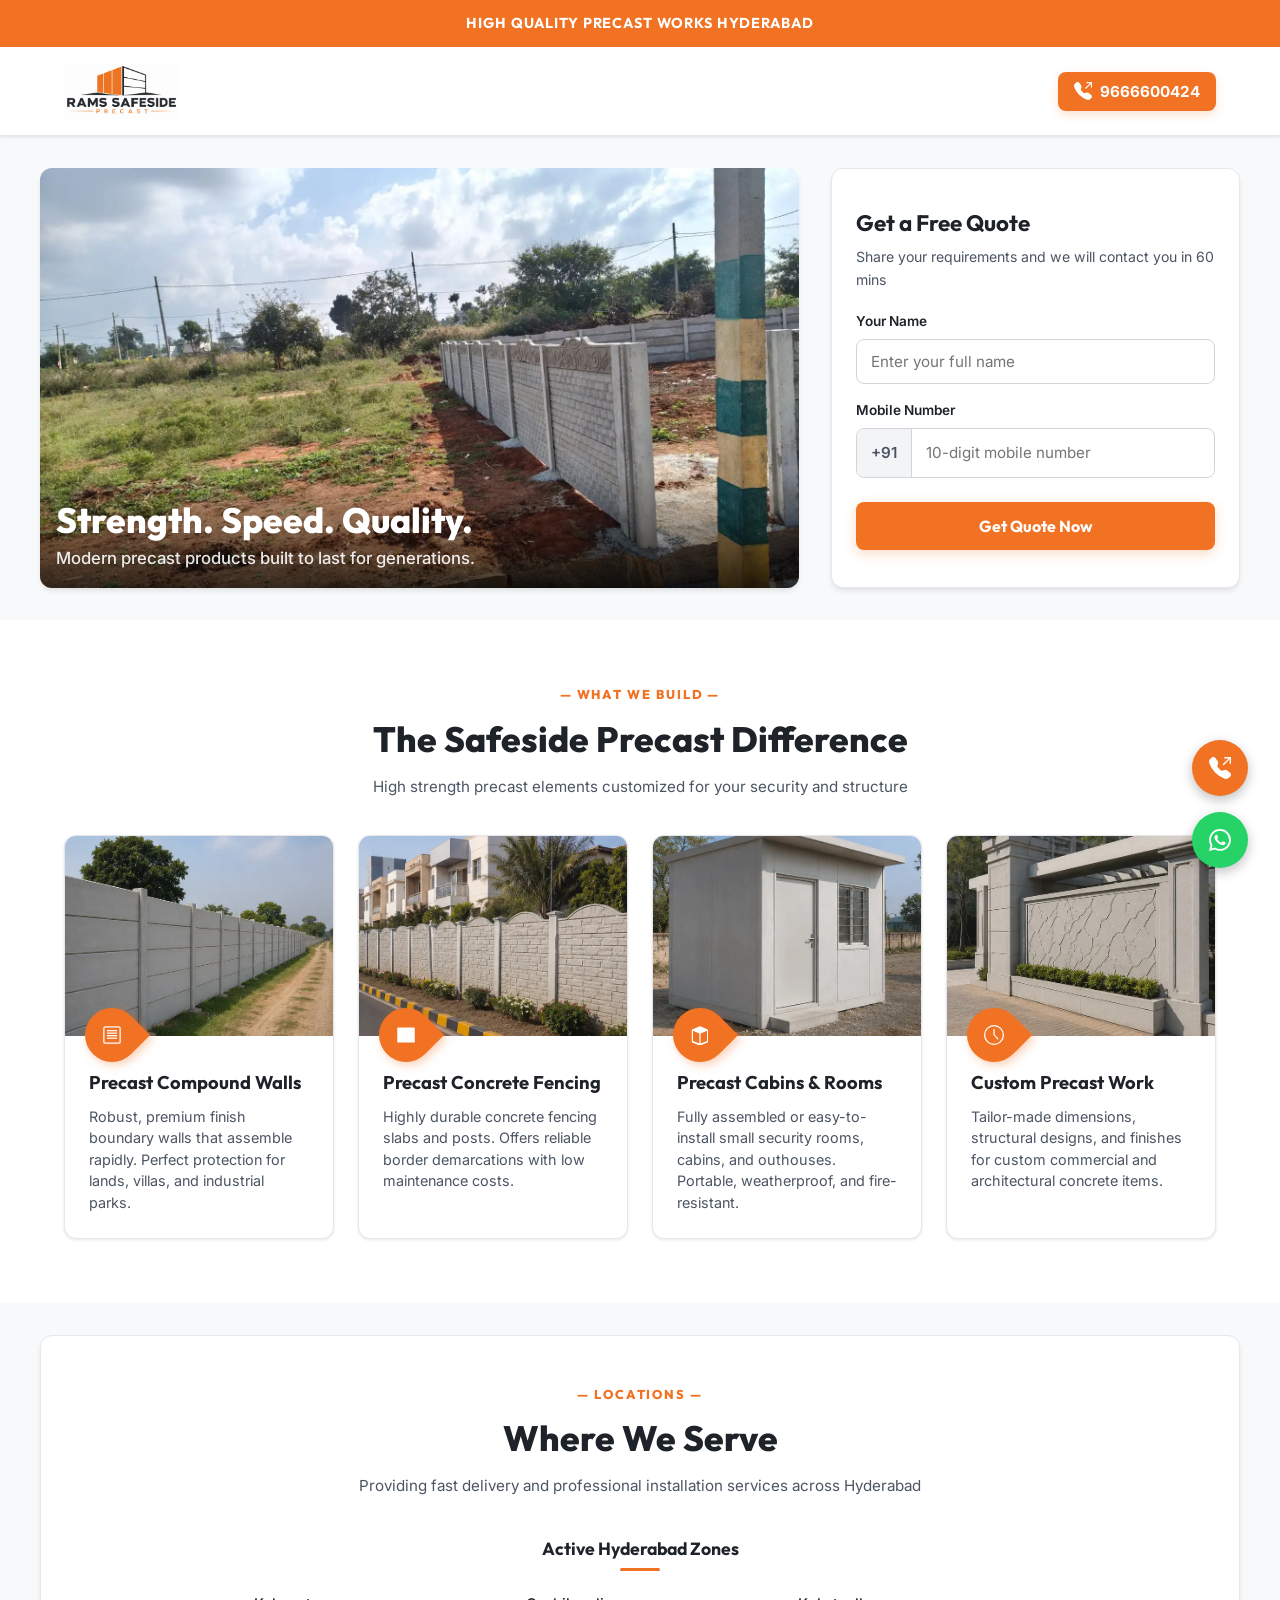
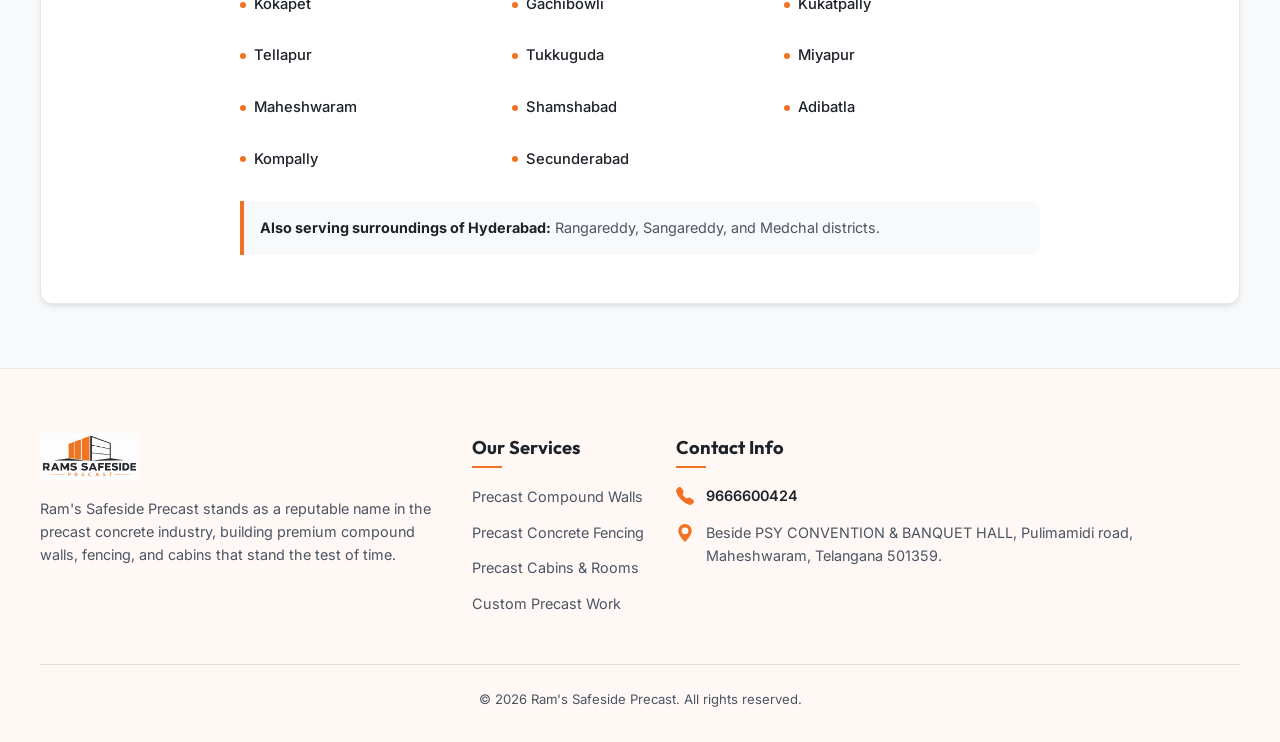
==== commit 8c421fa6: "website completed going to host it on hostinger" ====
--- a/index.html
+++ b/index.html
@@ -68,7 +68,7 @@
             <div class="form-container">
                 <div class="form-card">
                     <h2>Get a Free Quote</h2>
-                    <p class="form-subtitle">Share your requirements and we will contact you shortly</p>
+                    <p class="form-subtitle">Share your requirements and we will contact you in 60 mins</p>
                     <form id="lead-form" novalidate>
                         <!-- Hidden Source Field -->
                         <input type="hidden" name="source" id="form-source" value="Website Lead">
